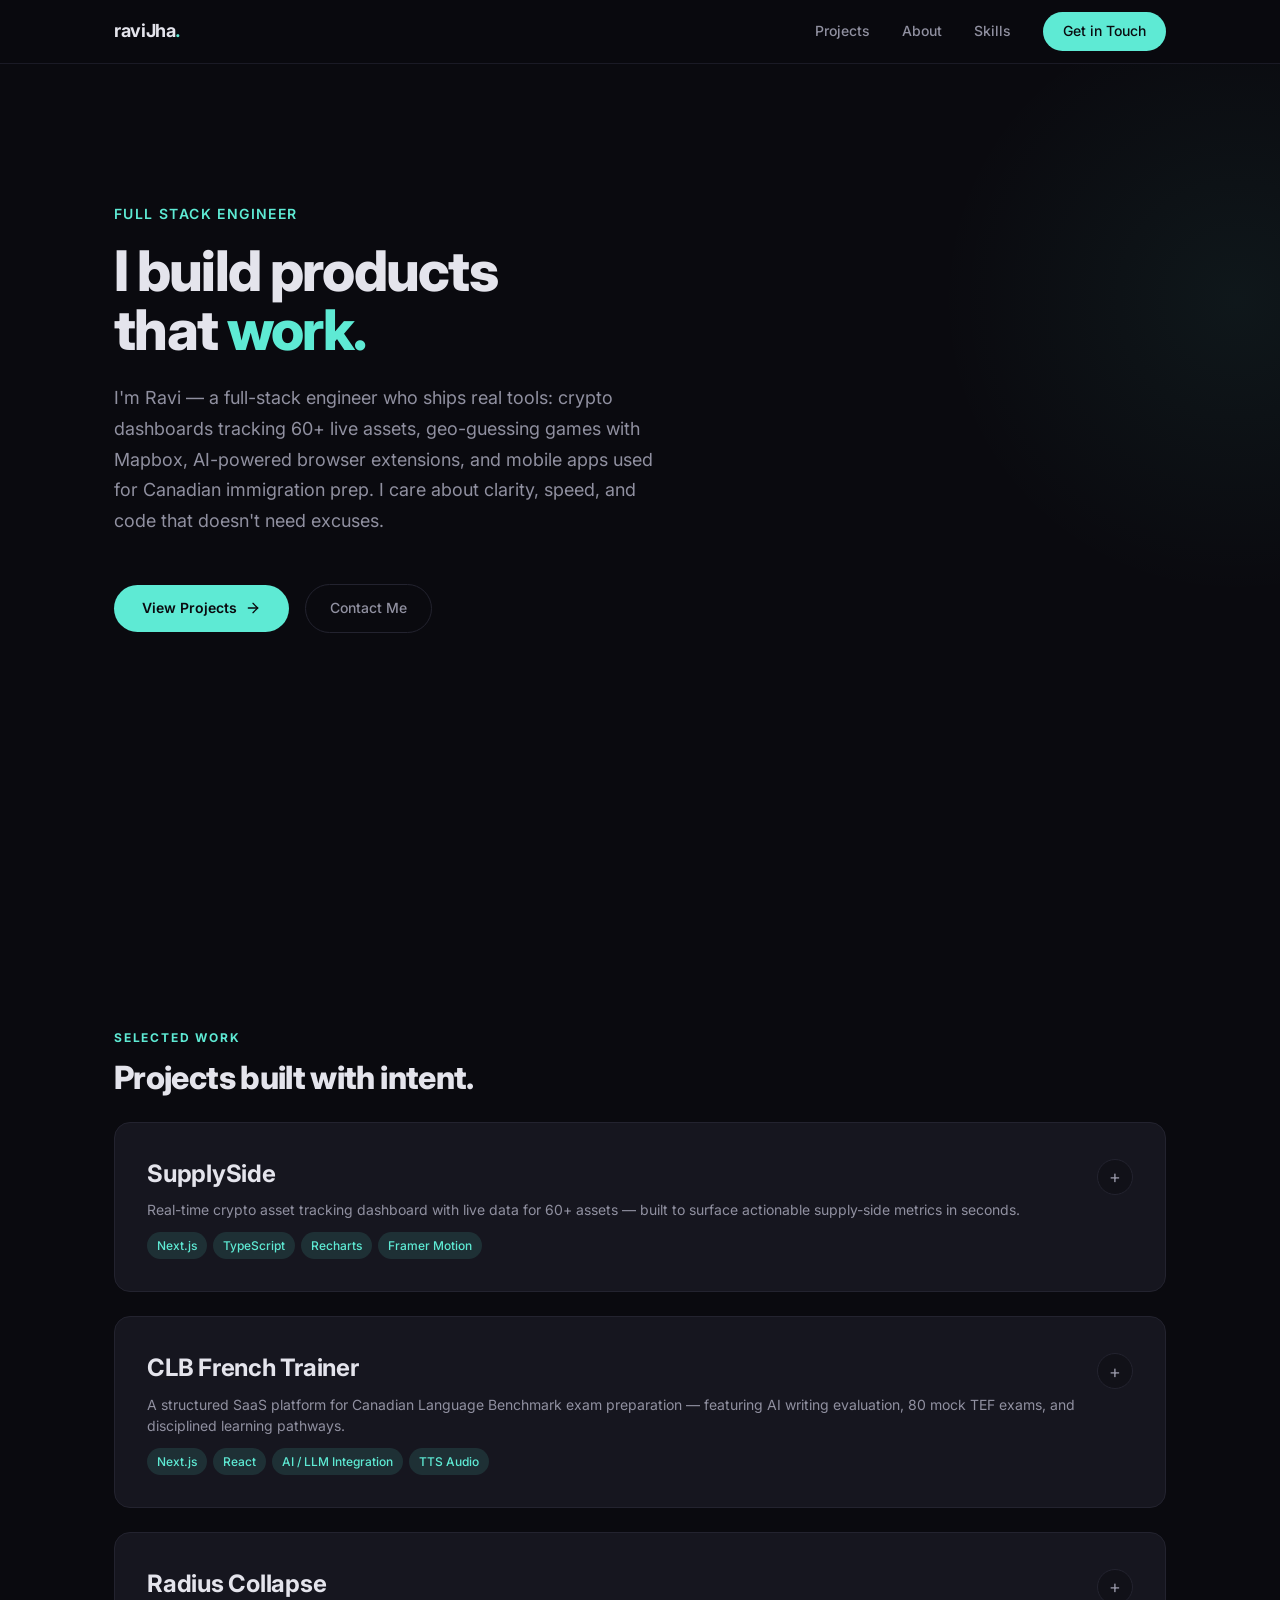
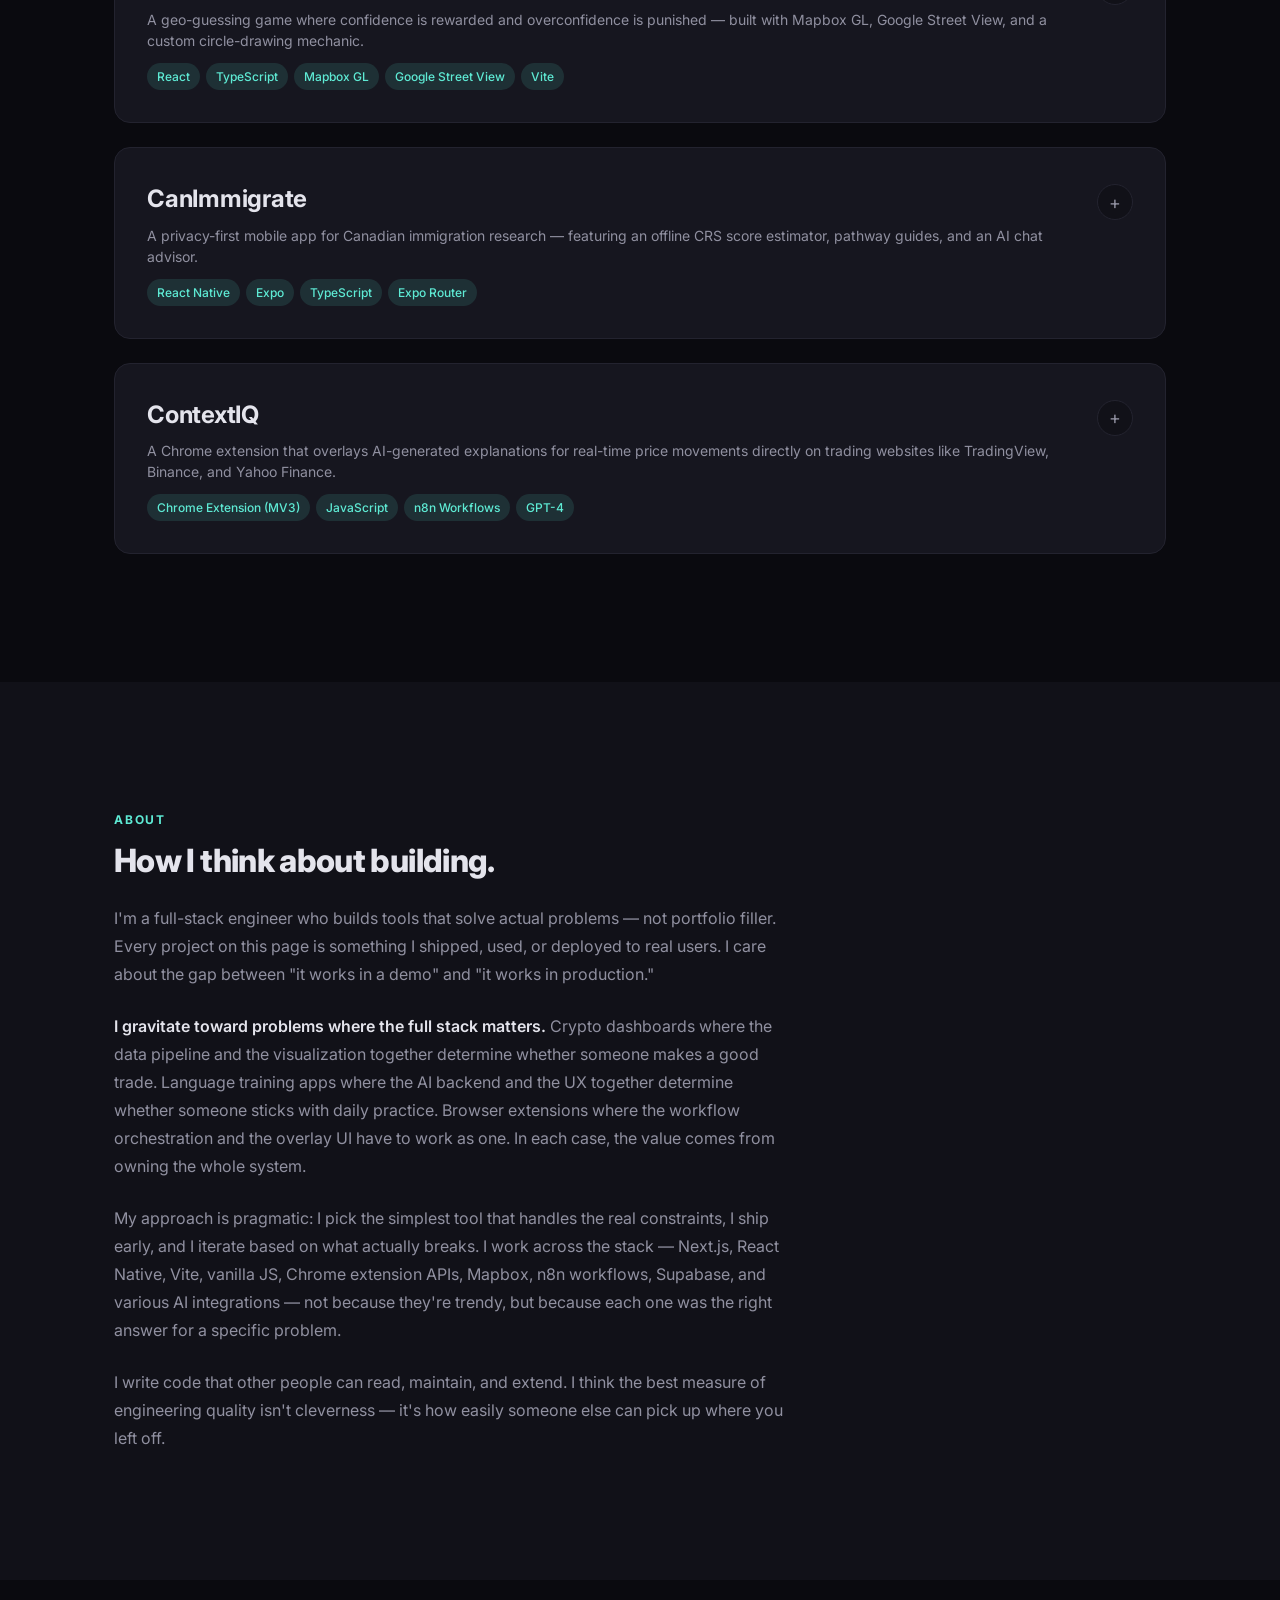
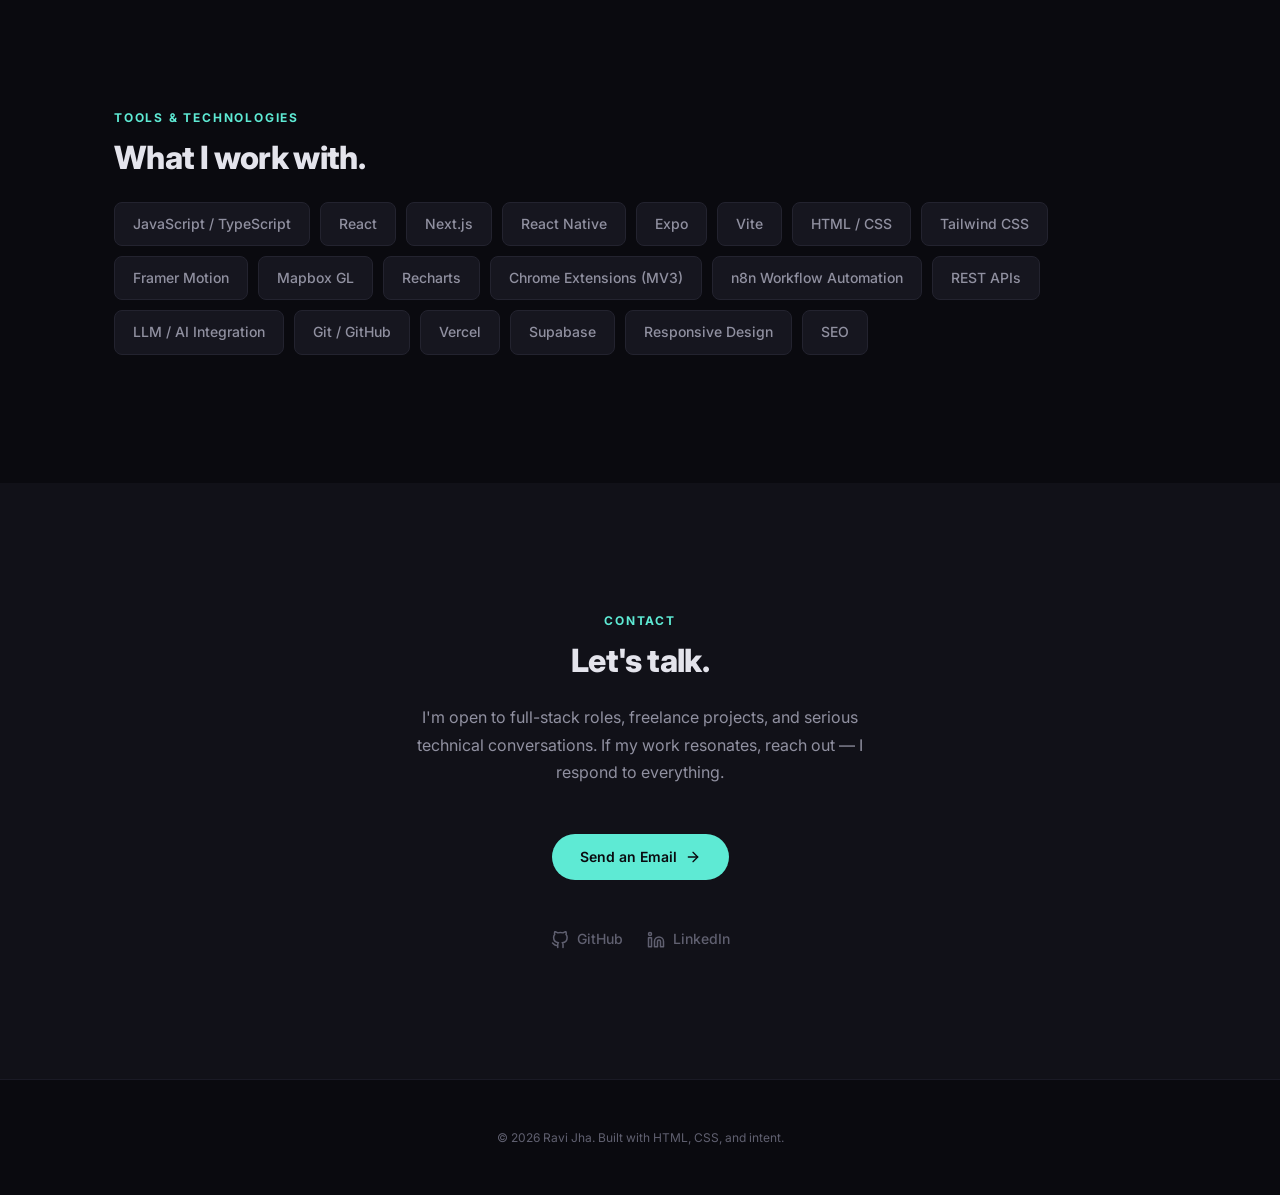
==== index.html @ 6d6f65d4 "Initial commit: portfolio website" ====
<!DOCTYPE html>
<html lang="en">

<head>
  <meta charset="UTF-8">
  <meta name="viewport" content="width=device-width, initial-scale=1.0">
  <title>Ravi Jha — Full Stack Engineer</title>
  <meta name="description"
    content="Full-stack engineer who builds real products — crypto dashboards, geo-games, browser extensions, and mobile apps. Clean code, fast interfaces, honest execution.">
  <meta name="author" content="Ravi Jha">
  <meta name="theme-color" content="#0a0a0f">
  <link rel="stylesheet" href="styles.css">
</head>

<body>

  <!-- ======== NAVIGATION ======== -->
  <nav class="nav" role="navigation" aria-label="Main navigation">
    <div class="container">
      <a href="#" class="nav-logo">raviJha<span>.</span></a>
      <div class="nav-links">
        <a href="#projects">Projects</a>
        <a href="#about">About</a>
        <a href="#skills">Skills</a>
        <a href="#contact" class="nav-cta">Get in Touch</a>
      </div>
      <button class="nav-toggle" aria-label="Toggle navigation">
        <span></span><span></span><span></span>
      </button>
    </div>
  </nav>

  <!-- ======== HERO ======== -->
  <section class="hero section" id="hero">
    <div class="container">
      <div class="hero-content">
        <p class="hero-greeting">Full Stack Engineer</p>
        <h1 class="hero-title">I build products<br>that <span class="accent">work.</span></h1>
        <p class="hero-description">I'm Ravi — a full-stack engineer who ships real tools: crypto dashboards tracking
          60+ live assets, geo-guessing games with Mapbox, AI-powered browser extensions, and mobile apps used for
          Canadian immigration prep. I care about clarity, speed, and code that doesn't need excuses.</p>
        <div class="hero-actions">
          <a href="#projects" class="btn-primary">
            View Projects
            <svg xmlns="http://www.w3.org/2000/svg" viewBox="0 0 24 24" fill="none" stroke="currentColor"
              stroke-width="2" stroke-linecap="round" stroke-linejoin="round">
              <line x1="5" y1="12" x2="19" y2="12" />
              <polyline points="12 5 19 12 12 19" />
            </svg>
          </a>
          <a href="#contact" class="btn-secondary">Contact Me</a>
        </div>
      </div>
    </div>
  </section>

  <!-- ======== PROJECTS ======== -->
  <section class="projects section" id="projects">
    <div class="container">
      <p class="section-label reveal">Selected Work</p>
      <h2 class="section-heading reveal">Projects built with intent.</h2>

      <div class="projects-grid">

        <!-- 1. SupplySide -->
        <article class="project-card reveal">
          <div class="project-header">
            <div class="project-meta">
              <h3 class="project-name">SupplySide</h3>
              <p class="project-tagline">Real-time crypto asset tracking dashboard with live data for 60+ assets — built
                to surface actionable supply-side metrics in seconds.</p>
              <div class="project-tech">
                <span class="tech-tag">Next.js</span>
                <span class="tech-tag">TypeScript</span>
                <span class="tech-tag">Recharts</span>
                <span class="tech-tag">Framer Motion</span>
              </div>
            </div>
            <button class="project-toggle" aria-label="Expand project details">+</button>
          </div>
          <div class="project-detail">
            <div class="project-detail-inner">
              <div class="project-detail-grid">
                <div class="detail-block">
                  <h4>Context</h4>
                  <p>Crypto markets move fast, but most trackers focus on price. SupplySide was built to answer a
                    different question: what's happening with supply distribution, holder concentration, and on-chain
                    flow across 60+ assets in a single view.</p>
                </div>
                <div class="detail-block">
                  <h4>Contribution</h4>
                  <p>Designed and built the entire frontend — data fetching layer with live API integration, interactive
                    Recharts visualizations, responsive dashboard layout, and animated transitions using Framer Motion.
                    Architected the data pipeline to normalize diverse API responses into a consistent schema.</p>
                </div>
                <div class="detail-block">
                  <h4>Key Decision</h4>
                  <p>Chose to dynamically fetch and display live metrics instead of hardcoding sample data. This
                    required building a normalization layer for inconsistent API responses, but it meant the dashboard
                    always shows real, defensible numbers — not demo data.</p>
                </div>
                <div class="detail-block">
                  <h4>Outcome</h4>
                  <p>A production-grade dashboard that tracks 60+ crypto assets with real-time data, interactive charts,
                    and a clean interface that loads fast. The architecture allows adding new assets without touching
                    the UI code.</p>
                </div>
              </div>
              <div class="project-links">
                <a href="https://supplyside.ravijha.co/" class="project-link" target="_blank" rel="noopener">
                  <svg xmlns="http://www.w3.org/2000/svg" viewBox="0 0 24 24" fill="none" stroke="currentColor"
                    stroke-width="2" stroke-linecap="round" stroke-linejoin="round">
                    <circle cx="12" cy="12" r="10" />
                    <line x1="2" y1="12" x2="22" y2="12" />
                    <path
                      d="M12 2a15.3 15.3 0 0 1 4 10 15.3 15.3 0 0 1-4 10 15.3 15.3 0 0 1-4-10 15.3 15.3 0 0 1 4-10z" />
                  </svg>
                  Live Site
                </a>
                <a href="https://github.com/m0rty01" class="project-link" target="_blank" rel="noopener">
                  <svg xmlns="http://www.w3.org/2000/svg" viewBox="0 0 24 24" fill="none" stroke="currentColor"
                    stroke-width="2" stroke-linecap="round" stroke-linejoin="round">
                    <path
                      d="M9 19c-5 1.5-5-2.5-7-3m14 6v-3.87a3.37 3.37 0 0 0-.94-2.61c3.14-.35 6.44-1.54 6.44-7A5.44 5.44 0 0 0 20 4.77 5.07 5.07 0 0 0 19.91 1S18.73.65 16 2.48a13.38 13.38 0 0 0-7 0C6.27.65 5.09 1 5.09 1A5.07 5.07 0 0 0 5 4.77a5.44 5.44 0 0 0-1.5 3.78c0 5.42 3.3 6.61 6.44 7A3.37 3.37 0 0 0 9 18.13V22" />
                  </svg>
                  GitHub
                </a>
              </div>
            </div>
          </div>
        </article>

        <!-- 2. CLB French Trainer -->
        <article class="project-card reveal">
          <div class="project-header">
            <div class="project-meta">
              <h3 class="project-name">CLB French Trainer</h3>
              <p class="project-tagline">A structured SaaS platform for Canadian Language Benchmark exam preparation —
                featuring AI writing evaluation, 80 mock TEF exams, and disciplined learning pathways.</p>
              <div class="project-tech">
                <span class="tech-tag">Next.js</span>
                <span class="tech-tag">React</span>
                <span class="tech-tag">AI / LLM Integration</span>
                <span class="tech-tag">TTS Audio</span>
              </div>
            </div>
            <button class="project-toggle" aria-label="Expand project details">+</button>
          </div>
          <div class="project-detail">
            <div class="project-detail-inner">
              <div class="project-detail-grid">
                <div class="detail-block">
                  <h4>Context</h4>
                  <p>Immigrants preparing for Canadian language benchmarks lack structured, affordable training tools.
                    Most resources are scattered PDFs or expensive tutors. CLB French Trainer provides a complete,
                    self-paced system covering all four exam skills: reading, writing, listening, and speaking.</p>
                </div>
                <div class="detail-block">
                  <h4>Contribution</h4>
                  <p>Built the full-stack application from scratch — structured daily learning pathways, 80 original
                    mock TEF exams, AI-powered writing evaluation with TEF-equivalent scoring, audio listening practice
                    with Text-to-Speech integration, and a freemium pricing model with Stripe-ready architecture.</p>
                </div>
                <div class="detail-block">
                  <h4>Key Decision</h4>
                  <p>Integrated AI writing evaluation to provide instant, scored feedback on French writing exercises.
                    This replaced the need for human graders and made the platform viable as a self-serve tool — a
                    critical requirement for the freemium model to work at scale.</p>
                </div>
                <div class="detail-block">
                  <h4>Outcome</h4>
                  <p>A fully functional SaaS with structured CLB 5 and CLB 7 pathways, daily grammar lessons, progress
                    tracking, and a marketing site with exit-intent email capture. The app is deployed and actively used
                    by French learners targeting Canadian immigration benchmarks.</p>
                </div>
              </div>
              <div class="project-links">
                <a href="https://clbfrench.ravijha.co" class="project-link" target="_blank" rel="noopener">
                  <svg xmlns="http://www.w3.org/2000/svg" viewBox="0 0 24 24" fill="none" stroke="currentColor"
                    stroke-width="2" stroke-linecap="round" stroke-linejoin="round">
                    <circle cx="12" cy="12" r="10" />
                    <line x1="2" y1="12" x2="22" y2="12" />
                    <path
                      d="M12 2a15.3 15.3 0 0 1 4 10 15.3 15.3 0 0 1-4 10 15.3 15.3 0 0 1-4-10 15.3 15.3 0 0 1 4-10z" />
                  </svg>
                  Live Site
                </a>
                <a href="https://github.com/m0rty01" class="project-link" target="_blank" rel="noopener">
                  <svg xmlns="http://www.w3.org/2000/svg" viewBox="0 0 24 24" fill="none" stroke="currentColor"
                    stroke-width="2" stroke-linecap="round" stroke-linejoin="round">
                    <path
                      d="M9 19c-5 1.5-5-2.5-7-3m14 6v-3.87a3.37 3.37 0 0 0-.94-2.61c3.14-.35 6.44-1.54 6.44-7A5.44 5.44 0 0 0 20 4.77 5.07 5.07 0 0 0 19.91 1S18.73.65 16 2.48a13.38 13.38 0 0 0-7 0C6.27.65 5.09 1 5.09 1A5.07 5.07 0 0 0 5 4.77a5.44 5.44 0 0 0-1.5 3.78c0 5.42 3.3 6.61 6.44 7A3.37 3.37 0 0 0 9 18.13V22" />
                  </svg>
                  GitHub
                </a>
              </div>
            </div>
          </div>
        </article>

        <!-- 3. Radius Collapse -->
        <article class="project-card reveal">
          <div class="project-header">
            <div class="project-meta">
              <h3 class="project-name">Radius Collapse</h3>
              <p class="project-tagline">A geo-guessing game where confidence is rewarded and overconfidence is punished
                — built with Mapbox GL, Google Street View, and a custom circle-drawing mechanic.</p>
              <div class="project-tech">
                <span class="tech-tag">React</span>
                <span class="tech-tag">TypeScript</span>
                <span class="tech-tag">Mapbox GL</span>
                <span class="tech-tag">Google Street View</span>
                <span class="tech-tag">Vite</span>
              </div>
            </div>
            <button class="project-toggle" aria-label="Expand project details">+</button>
          </div>
          <div class="project-detail">
            <div class="project-detail-inner">
              <div class="project-detail-grid">
                <div class="detail-block">
                  <h4>Context</h4>
                  <p>GeoGuessr is popular but its scoring is simple — closer is better. Radius Collapse flips the
                    mechanic: you draw a circle on the map, and smaller circles yield exponentially more points. But if
                    the target falls outside your circle, you score zero. It turns geography into a risk-reward
                    decision.</p>
                </div>
                <div class="detail-block">
                  <h4>Contribution</h4>
                  <p>Built the entire game — custom circle-drawing interaction system on Mapbox GL (click-to-place,
                    shift-drag-to-resize), Google Street View panorama integration, multi-round game flow with a
                    30-second timer, scoring algorithm using Turf.js for geodesic calculations, and a Vercel KV-backed
                    leaderboard.</p>
                </div>
                <div class="detail-block">
                  <h4>Key Decision</h4>
                  <p>Designed a custom circle-drawing UX that supports both click-to-place and shift-drag-to-resize,
                    with a draggable handle for adjustment. This was more complex than a simple marker, but it's the
                    core interaction that makes the game feel unique — the circle IS the guess.</p>
                </div>
                <div class="detail-block">
                  <h4>Outcome</h4>
                  <p>A polished, responsive web game with glassmorphic UI, animated HUD elements, automatic location
                    fallback handling, and a persistent leaderboard. The scoring mechanic creates genuine tension —
                    players must balance confidence against risk every round.</p>
                </div>
              </div>
              <div class="project-links">
                <a href="https://radiuscollapse.ravijha.co/" class="project-link" target="_blank" rel="noopener">
                  <svg xmlns="http://www.w3.org/2000/svg" viewBox="0 0 24 24" fill="none" stroke="currentColor"
                    stroke-width="2" stroke-linecap="round" stroke-linejoin="round">
                    <circle cx="12" cy="12" r="10" />
                    <line x1="2" y1="12" x2="22" y2="12" />
                    <path
                      d="M12 2a15.3 15.3 0 0 1 4 10 15.3 15.3 0 0 1-4 10 15.3 15.3 0 0 1-4-10 15.3 15.3 0 0 1 4-10z" />
                  </svg>
                  Live Site
                </a>
                <a href="https://github.com/m0rty01" class="project-link" target="_blank" rel="noopener">
                  <svg xmlns="http://www.w3.org/2000/svg" viewBox="0 0 24 24" fill="none" stroke="currentColor"
                    stroke-width="2" stroke-linecap="round" stroke-linejoin="round">
                    <path
                      d="M9 19c-5 1.5-5-2.5-7-3m14 6v-3.87a3.37 3.37 0 0 0-.94-2.61c3.14-.35 6.44-1.54 6.44-7A5.44 5.44 0 0 0 20 4.77 5.07 5.07 0 0 0 19.91 1S18.73.65 16 2.48a13.38 13.38 0 0 0-7 0C6.27.65 5.09 1 5.09 1A5.07 5.07 0 0 0 5 4.77a5.44 5.44 0 0 0-1.5 3.78c0 5.42 3.3 6.61 6.44 7A3.37 3.37 0 0 0 9 18.13V22" />
                  </svg>
                  GitHub
                </a>
              </div>
            </div>
          </div>
        </article>

        <!-- 4. CanImmigrate -->
        <article class="project-card reveal">
          <div class="project-header">
            <div class="project-meta">
              <h3 class="project-name">CanImmigrate</h3>
              <p class="project-tagline">A privacy-first mobile app for Canadian immigration research — featuring an
                offline CRS score estimator, pathway guides, and an AI chat advisor.</p>
              <div class="project-tech">
                <span class="tech-tag">React Native</span>
                <span class="tech-tag">Expo</span>
                <span class="tech-tag">TypeScript</span>
                <span class="tech-tag">Expo Router</span>
              </div>
            </div>
            <button class="project-toggle" aria-label="Expand project details">+</button>
          </div>
          <div class="project-detail">
            <div class="project-detail-inner">
              <div class="project-detail-grid">
                <div class="detail-block">
                  <h4>Context</h4>
                  <p>People exploring Canadian immigration face fragmented, confusing government resources. CanImmigrate
                    consolidates the key information into a single mobile app: CRS score estimation, pathway overviews,
                    and an AI assistant — all without requiring an internet connection for core features.</p>
                </div>
                <div class="detail-block">
                  <h4>Contribution</h4>
                  <p>Built the complete cross-platform mobile app — CRS score calculator based on the publicly available
                    IRCC formula, immigration pathway reference guides, structured onboarding flow with legal
                    disclaimers, AI-powered chat using LLM integration, and a dark/light theme system. All data is
                    stored locally on-device.</p>
                </div>
                <div class="detail-block">
                  <h4>Key Decision</h4>
                  <p>Chose to keep all user data strictly on-device with zero server-side storage. For an immigration
                    app handling sensitive personal data (age, education, language scores), this was a non-negotiable
                    trust requirement. It also simplified the architecture — no auth, no backend, no GDPR complexity.
                  </p>
                </div>
                <div class="detail-block">
                  <h4>Outcome</h4>
                  <p>A production-ready mobile app available on iOS and Android with a polished onboarding experience,
                    haptic feedback, animated transitions, and clear legal disclaimers. The privacy-first architecture
                    became a differentiator, not just a constraint.</p>
                </div>
              </div>
              <div class="project-links">
                <a href="https://canimmigrate.ravijha.co/" class="project-link" target="_blank" rel="noopener">
                  <svg xmlns="http://www.w3.org/2000/svg" viewBox="0 0 24 24" fill="none" stroke="currentColor"
                    stroke-width="2" stroke-linecap="round" stroke-linejoin="round">
                    <circle cx="12" cy="12" r="10" />
                    <line x1="2" y1="12" x2="22" y2="12" />
                    <path
                      d="M12 2a15.3 15.3 0 0 1 4 10 15.3 15.3 0 0 1-4 10 15.3 15.3 0 0 1-4-10 15.3 15.3 0 0 1 4-10z" />
                  </svg>
                  Live Site
                </a>
                <a href="https://github.com/m0rty01" class="project-link" target="_blank" rel="noopener">
                  <svg xmlns="http://www.w3.org/2000/svg" viewBox="0 0 24 24" fill="none" stroke="currentColor"
                    stroke-width="2" stroke-linecap="round" stroke-linejoin="round">
                    <path
                      d="M9 19c-5 1.5-5-2.5-7-3m14 6v-3.87a3.37 3.37 0 0 0-.94-2.61c3.14-.35 6.44-1.54 6.44-7A5.44 5.44 0 0 0 20 4.77 5.07 5.07 0 0 0 19.91 1S18.73.65 16 2.48a13.38 13.38 0 0 0-7 0C6.27.65 5.09 1 5.09 1A5.07 5.07 0 0 0 5 4.77a5.44 5.44 0 0 0-1.5 3.78c0 5.42 3.3 6.61 6.44 7A3.37 3.37 0 0 0 9 18.13V22" />
                  </svg>
                  GitHub
                </a>
              </div>
            </div>
          </div>
        </article>

        <!-- 5. ContextIQ -->
        <article class="project-card reveal">
          <div class="project-header">
            <div class="project-meta">
              <h3 class="project-name">ContextIQ</h3>
              <p class="project-tagline">A Chrome extension that overlays AI-generated explanations for real-time price
                movements directly on trading websites like TradingView, Binance, and Yahoo Finance.</p>
              <div class="project-tech">
                <span class="tech-tag">Chrome Extension (MV3)</span>
                <span class="tech-tag">JavaScript</span>
                <span class="tech-tag">n8n Workflows</span>
                <span class="tech-tag">GPT-4</span>
              </div>
            </div>
            <button class="project-toggle" aria-label="Expand project details">+</button>
          </div>
          <div class="project-detail">
            <div class="project-detail-inner">
              <div class="project-detail-grid">
                <div class="detail-block">
                  <h4>Context</h4>
                  <p>Traders see price movements but rarely understand why something is moving in real time. ContextIQ
                    solves this by injecting a concise, AI-generated explanation directly onto the trading page — no tab
                    switching, no manual searching.</p>
                </div>
                <div class="detail-block">
                  <h4>Contribution</h4>
                  <p>Designed and built the entire system end-to-end: Chrome Manifest V3 extension with content scripts
                    that detect active market symbols, n8n workflow backend that fetches news, sentiment data, and
                    financial metrics, GPT-4 prompt engineering for concise market analysis, and a glassmorphic overlay
                    UI that sits on top of trading pages.</p>
                </div>
                <div class="detail-block">
                  <h4>Key Decision</h4>
                  <p>Used n8n as the backend orchestration layer instead of building a custom server. This allowed rapid
                    iteration on the data pipeline (news APIs, sentiment analysis, LLM calls) without redeploying code —
                    changes to the analysis logic are workflow edits, not code commits.</p>
                </div>
                <div class="detail-block">
                  <h4>Outcome</h4>
                  <p>A working browser extension with real-time AI market analysis, deployed to Chrome with a marketing
                    website. The n8n architecture proved valuable — the analysis pipeline was iterated dozens of times
                    without touching the extension code. Privacy-first: no personal data is collected.</p>
                </div>
              </div>
              <div class="project-links">
                <a href="https://contextiq.ravijha.co/" class="project-link" target="_blank" rel="noopener">
                  <svg xmlns="http://www.w3.org/2000/svg" viewBox="0 0 24 24" fill="none" stroke="currentColor"
                    stroke-width="2" stroke-linecap="round" stroke-linejoin="round">
                    <circle cx="12" cy="12" r="10" />
                    <line x1="2" y1="12" x2="22" y2="12" />
                    <path
                      d="M12 2a15.3 15.3 0 0 1 4 10 15.3 15.3 0 0 1-4 10 15.3 15.3 0 0 1-4-10 15.3 15.3 0 0 1 4-10z" />
                  </svg>
                  Live Site
                </a>
                <a href="https://github.com/m0rty01" class="project-link" target="_blank" rel="noopener">
                  <svg xmlns="http://www.w3.org/2000/svg" viewBox="0 0 24 24" fill="none" stroke="currentColor"
                    stroke-width="2" stroke-linecap="round" stroke-linejoin="round">
                    <path
                      d="M9 19c-5 1.5-5-2.5-7-3m14 6v-3.87a3.37 3.37 0 0 0-.94-2.61c3.14-.35 6.44-1.54 6.44-7A5.44 5.44 0 0 0 20 4.77 5.07 5.07 0 0 0 19.91 1S18.73.65 16 2.48a13.38 13.38 0 0 0-7 0C6.27.65 5.09 1 5.09 1A5.07 5.07 0 0 0 5 4.77a5.44 5.44 0 0 0-1.5 3.78c0 5.42 3.3 6.61 6.44 7A3.37 3.37 0 0 0 9 18.13V22" />
                  </svg>
                  GitHub
                </a>
              </div>
            </div>
          </div>
        </article>

      </div>
    </div>
  </section>

  <!-- ======== ABOUT ======== -->
  <section class="about section" id="about">
    <div class="container">
      <p class="section-label reveal">About</p>
      <h2 class="section-heading reveal">How I think about building.</h2>
      <div class="about-content reveal">
        <p>I'm a full-stack engineer who builds tools that solve actual problems — not portfolio filler. Every project
          on this page is something I shipped, used, or deployed to real users. I care about the gap between "it works
          in a demo" and "it works in production."</p>
        <p><strong>I gravitate toward problems where the full stack matters.</strong> Crypto dashboards where the data
          pipeline and the visualization together determine whether someone makes a good trade. Language training apps
          where the AI backend and the UX together determine whether someone sticks with daily practice. Browser
          extensions where the workflow orchestration and the overlay UI have to work as one. In each case, the value
          comes from owning the whole system.</p>
        <p>My approach is pragmatic: I pick the simplest tool that handles the real constraints, I ship early, and I
          iterate based on what actually breaks. I work across the stack — Next.js, React Native, Vite, vanilla JS,
          Chrome extension APIs, Mapbox, n8n workflows, Supabase, and various AI integrations — not because they're
          trendy, but because each one was the right answer for a specific problem.</p>
        <p>I write code that other people can read, maintain, and extend. I think the best measure of engineering
          quality isn't cleverness — it's how easily someone else can pick up where you left off.</p>
      </div>
    </div>
  </section>

  <!-- ======== SKILLS ======== -->
  <section class="skills section" id="skills">
    <div class="container">
      <p class="section-label reveal">Tools & Technologies</p>
      <h2 class="section-heading reveal">What I work with.</h2>
      <div class="skills-grid reveal">
        <span class="skill-tag">JavaScript / TypeScript</span>
        <span class="skill-tag">React</span>
        <span class="skill-tag">Next.js</span>
        <span class="skill-tag">React Native</span>
        <span class="skill-tag">Expo</span>
        <span class="skill-tag">Vite</span>
        <span class="skill-tag">HTML / CSS</span>
        <span class="skill-tag">Tailwind CSS</span>
        <span class="skill-tag">Framer Motion</span>
        <span class="skill-tag">Mapbox GL</span>
        <span class="skill-tag">Recharts</span>
        <span class="skill-tag">Chrome Extensions (MV3)</span>
        <span class="skill-tag">n8n Workflow Automation</span>
        <span class="skill-tag">REST APIs</span>
        <span class="skill-tag">LLM / AI Integration</span>
        <span class="skill-tag">Git / GitHub</span>
        <span class="skill-tag">Vercel</span>
        <span class="skill-tag">Supabase</span>
        <span class="skill-tag">Responsive Design</span>
        <span class="skill-tag">SEO</span>
      </div>
    </div>
  </section>

  <!-- ======== CONTACT ======== -->
  <section class="contact section" id="contact">
    <div class="container">
      <p class="section-label reveal">Contact</p>
      <h2 class="section-heading reveal">Let's talk.</h2>
      <p class="contact-subtext reveal">I'm open to full-stack roles, freelance projects, and serious technical
        conversations. If my work resonates, reach out — I respond to everything.</p>
      <div class="contact-actions reveal">
        <a href="mailto:ravijha01.97@gmail.com" class="btn-primary">
          Send an Email
          <svg xmlns="http://www.w3.org/2000/svg" viewBox="0 0 24 24" fill="none" stroke="currentColor" stroke-width="2"
            stroke-linecap="round" stroke-linejoin="round">
            <line x1="5" y1="12" x2="19" y2="12" />
            <polyline points="12 5 19 12 12 19" />
          </svg>
        </a>
      </div>
      <div class="contact-socials reveal">
        <a href="https://github.com/m0rty01" class="social-link" target="_blank" rel="noopener">
          <svg xmlns="http://www.w3.org/2000/svg" viewBox="0 0 24 24" fill="none" stroke="currentColor" stroke-width="2"
            stroke-linecap="round" stroke-linejoin="round">
            <path
              d="M9 19c-5 1.5-5-2.5-7-3m14 6v-3.87a3.37 3.37 0 0 0-.94-2.61c3.14-.35 6.44-1.54 6.44-7A5.44 5.44 0 0 0 20 4.77 5.07 5.07 0 0 0 19.91 1S18.73.65 16 2.48a13.38 13.38 0 0 0-7 0C6.27.65 5.09 1 5.09 1A5.07 5.07 0 0 0 5 4.77a5.44 5.44 0 0 0-1.5 3.78c0 5.42 3.3 6.61 6.44 7A3.37 3.37 0 0 0 9 18.13V22" />
          </svg>
          GitHub
        </a>
        <a href="https://www.linkedin.com/in/ravi-jha-a5b9a5a4/" class="social-link" target="_blank" rel="noopener">
          <svg xmlns="http://www.w3.org/2000/svg" viewBox="0 0 24 24" fill="none" stroke="currentColor" stroke-width="2"
            stroke-linecap="round" stroke-linejoin="round">
            <path d="M16 8a6 6 0 0 1 6 6v7h-4v-7a2 2 0 0 0-2-2 2 2 0 0 0-2 2v7h-4v-7a6 6 0 0 1 6-6z" />
            <rect x="2" y="9" width="4" height="12" />
            <circle cx="4" cy="4" r="2" />
          </svg>
          LinkedIn
        </a>
      </div>
    </div>
  </section>

  <!-- ======== FOOTER ======== -->
  <footer class="footer">
    <div class="container">
      <p>© 2026 Ravi Jha. Built with HTML, CSS, and intent.</p>
    </div>
  </footer>

  <script src="script.js"></script>
</body>

</html>
---- styles.css ----
/* ============================================
   DESIGN SYSTEM — Ravi Jha Portfolio
   ============================================ */

@import url('https://fonts.googleapis.com/css2?family=Inter:wght@400;500;600;700;800&display=swap');

/* --- Tokens --- */
:root {
  --color-bg: #0a0a0f;
  --color-bg-raised: #111118;
  --color-bg-card: #16161f;
  --color-bg-card-hover: #1c1c28;
  --color-border: #23232f;
  --color-border-subtle: #1a1a25;

  --color-text: #e4e4ec;
  --color-text-secondary: #9090a0;
  --color-text-muted: #606070;

  --color-accent: #5eead4;
  --color-accent-dim: rgba(94, 234, 212, 0.12);
  --color-accent-glow: rgba(94, 234, 212, 0.06);

  --font: 'Inter', -apple-system, BlinkMacSystemFont, 'Segoe UI', sans-serif;

  --fs-xs: 0.75rem;
  --fs-sm: 0.875rem;
  --fs-base: 1rem;
  --fs-lg: 1.125rem;
  --fs-xl: 1.5rem;
  --fs-2xl: 2rem;
  --fs-3xl: 2.75rem;
  --fs-4xl: 3.5rem;

  --space-xs: 0.5rem;
  --space-sm: 0.75rem;
  --space-md: 1rem;
  --space-lg: 1.5rem;
  --space-xl: 2rem;
  --space-2xl: 3rem;
  --space-3xl: 4rem;
  --space-4xl: 6rem;
  --space-5xl: 8rem;

  --radius: 12px;
  --radius-sm: 8px;
  --radius-lg: 16px;

  --max-width: 1100px;
  --nav-height: 64px;

  --transition: 0.25s cubic-bezier(0.4, 0, 0.2, 1);
}

/* --- Reset --- */
*, *::before, *::after {
  box-sizing: border-box;
  margin: 0;
  padding: 0;
}

html {
  scroll-behavior: smooth;
  scroll-padding-top: var(--nav-height);
  -webkit-font-smoothing: antialiased;
  -moz-osx-font-smoothing: grayscale;
}

body {
  font-family: var(--font);
  font-size: var(--fs-base);
  line-height: 1.6;
  color: var(--color-text);
  background-color: var(--color-bg);
}

a {
  color: inherit;
  text-decoration: none;
}

ul, ol {
  list-style: none;
}

img {
  max-width: 100%;
  display: block;
}

button {
  font-family: inherit;
  cursor: pointer;
  border: none;
  background: none;
}

/* --- Utilities --- */
.container {
  width: 100%;
  max-width: var(--max-width);
  margin: 0 auto;
  padding: 0 var(--space-lg);
}

.section {
  padding: var(--space-5xl) 0;
}

.section-label {
  font-size: var(--fs-xs);
  font-weight: 700;
  letter-spacing: 0.15em;
  text-transform: uppercase;
  color: var(--color-accent);
  margin-bottom: var(--space-sm);
}

.section-heading {
  font-size: var(--fs-2xl);
  font-weight: 800;
  letter-spacing: -0.02em;
  line-height: 1.2;
  color: var(--color-text);
  margin-bottom: var(--space-lg);
}

/* scroll-reveal animation */
.reveal {
  opacity: 0;
  transform: translateY(24px);
  transition: opacity 0.6s var(--transition), transform 0.6s var(--transition);
}

.reveal.visible {
  opacity: 1;
  transform: translateY(0);
}


/* ============================================
   NAVIGATION
   ============================================ */

.nav {
  position: fixed;
  top: 0;
  left: 0;
  right: 0;
  height: var(--nav-height);
  background: rgba(10, 10, 15, 0.85);
  backdrop-filter: blur(16px);
  -webkit-backdrop-filter: blur(16px);
  border-bottom: 1px solid var(--color-border-subtle);
  z-index: 100;
  display: flex;
  align-items: center;
}

.nav .container {
  display: flex;
  align-items: center;
  justify-content: space-between;
}

.nav-logo {
  font-size: var(--fs-lg);
  font-weight: 700;
  color: var(--color-text);
  letter-spacing: -0.02em;
}

.nav-logo span {
  color: var(--color-accent);
}

.nav-links {
  display: flex;
  align-items: center;
  gap: var(--space-xl);
}

.nav-links a {
  font-size: var(--fs-sm);
  font-weight: 500;
  color: var(--color-text-secondary);
  transition: color var(--transition);
  position: relative;
}

.nav-links a:hover {
  color: var(--color-text);
}

.nav-links a::after {
  content: '';
  position: absolute;
  bottom: -4px;
  left: 0;
  width: 0;
  height: 1.5px;
  background: var(--color-accent);
  transition: width var(--transition);
}

.nav-links a:hover::after {
  width: 100%;
}

.nav-cta {
  font-size: var(--fs-sm);
  font-weight: 600;
  color: var(--color-bg) !important;
  background: var(--color-accent);
  padding: 8px 20px;
  border-radius: 999px;
  transition: opacity var(--transition), transform var(--transition);
}

.nav-cta:hover {
  opacity: 0.9;
  transform: translateY(-1px);
}

.nav-cta::after {
  display: none !important;
}

/* Mobile nav toggle */
.nav-toggle {
  display: none;
  flex-direction: column;
  gap: 5px;
  padding: 4px;
}

.nav-toggle span {
  display: block;
  width: 22px;
  height: 2px;
  background: var(--color-text);
  border-radius: 2px;
  transition: var(--transition);
}


/* ============================================
   HERO
   ============================================ */

.hero {
  min-height: 100vh;
  display: flex;
  align-items: center;
  padding-top: var(--nav-height);
  position: relative;
  overflow: hidden;
}

.hero::before {
  content: '';
  position: absolute;
  top: 0;
  right: -20%;
  width: 600px;
  height: 600px;
  background: radial-gradient(circle, var(--color-accent-glow) 0%, transparent 70%);
  pointer-events: none;
}

.hero-content {
  max-width: 680px;
}

.hero-greeting {
  font-size: var(--fs-sm);
  font-weight: 600;
  letter-spacing: 0.1em;
  text-transform: uppercase;
  color: var(--color-accent);
  margin-bottom: var(--space-md);
}

.hero-title {
  font-size: var(--fs-4xl);
  font-weight: 800;
  line-height: 1.05;
  letter-spacing: -0.03em;
  color: var(--color-text);
  margin-bottom: var(--space-lg);
}

.hero-title .accent {
  color: var(--color-accent);
}

.hero-description {
  font-size: var(--fs-lg);
  line-height: 1.7;
  color: var(--color-text-secondary);
  max-width: 540px;
  margin-bottom: var(--space-2xl);
}

.hero-actions {
  display: flex;
  align-items: center;
  gap: var(--space-md);
  flex-wrap: wrap;
}

.btn-primary {
  display: inline-flex;
  align-items: center;
  gap: 8px;
  font-size: var(--fs-sm);
  font-weight: 600;
  color: var(--color-bg);
  background: var(--color-accent);
  padding: 12px 28px;
  border-radius: 999px;
  transition: opacity var(--transition), transform var(--transition), box-shadow var(--transition);
}

.btn-primary:hover {
  opacity: 0.9;
  transform: translateY(-2px);
  box-shadow: 0 8px 24px rgba(94, 234, 212, 0.2);
}

.btn-primary svg {
  width: 16px;
  height: 16px;
}

.btn-secondary {
  display: inline-flex;
  align-items: center;
  gap: 8px;
  font-size: var(--fs-sm);
  font-weight: 500;
  color: var(--color-text-secondary);
  padding: 12px 24px;
  border: 1px solid var(--color-border);
  border-radius: 999px;
  transition: color var(--transition), border-color var(--transition);
}

.btn-secondary:hover {
  color: var(--color-text);
  border-color: var(--color-text-muted);
}

/* ============================================
   PROJECTS
   ============================================ */

.projects {
  background: var(--color-bg);
}

.projects-grid {
  display: flex;
  flex-direction: column;
  gap: var(--space-lg);
}

.project-card {
  background: var(--color-bg-card);
  border: 1px solid var(--color-border);
  border-radius: var(--radius-lg);
  overflow: hidden;
  transition: border-color var(--transition), box-shadow var(--transition);
}

.project-card:hover {
  border-color: var(--color-border);
  box-shadow: 0 4px 24px rgba(0, 0, 0, 0.3);
}

.project-header {
  display: flex;
  align-items: flex-start;
  justify-content: space-between;
  padding: var(--space-xl);
  cursor: pointer;
  gap: var(--space-md);
}

.project-meta {
  flex: 1;
}

.project-name {
  font-size: var(--fs-xl);
  font-weight: 700;
  color: var(--color-text);
  letter-spacing: -0.01em;
  margin-bottom: 6px;
}

.project-tagline {
  font-size: var(--fs-sm);
  color: var(--color-text-secondary);
  line-height: 1.5;
}

.project-tech {
  display: flex;
  flex-wrap: wrap;
  gap: 6px;
  margin-top: var(--space-sm);
}

.tech-tag {
  font-size: var(--fs-xs);
  font-weight: 500;
  color: var(--color-accent);
  background: var(--color-accent-dim);
  padding: 4px 10px;
  border-radius: 999px;
}

.project-toggle {
  display: flex;
  align-items: center;
  justify-content: center;
  width: 36px;
  height: 36px;
  border-radius: 50%;
  background: var(--color-bg-raised);
  border: 1px solid var(--color-border);
  color: var(--color-text-secondary);
  font-size: var(--fs-lg);
  flex-shrink: 0;
  margin-top: 4px;
  transition: background var(--transition), color var(--transition), transform var(--transition);
}

.project-card:hover .project-toggle {
  background: var(--color-accent-dim);
  color: var(--color-accent);
}

.project-card.expanded .project-toggle {
  transform: rotate(45deg);
  background: var(--color-accent-dim);
  color: var(--color-accent);
}

.project-detail {
  max-height: 0;
  overflow: hidden;
  transition: max-height 0.45s cubic-bezier(0.4, 0, 0.2, 1);
}

.project-card.expanded .project-detail {
  max-height: 800px;
}

.project-detail-inner {
  padding: 0 var(--space-xl) var(--space-xl);
  border-top: 1px solid var(--color-border-subtle);
}

.project-detail-grid {
  display: grid;
  grid-template-columns: 1fr 1fr;
  gap: var(--space-xl);
  margin-top: var(--space-xl);
}

.detail-block h4 {
  font-size: var(--fs-xs);
  font-weight: 700;
  letter-spacing: 0.12em;
  text-transform: uppercase;
  color: var(--color-accent);
  margin-bottom: var(--space-xs);
}

.detail-block p {
  font-size: var(--fs-sm);
  color: var(--color-text-secondary);
  line-height: 1.65;
}

.project-links {
  display: flex;
  gap: var(--space-md);
  margin-top: var(--space-xl);
  padding-top: var(--space-lg);
  border-top: 1px solid var(--color-border-subtle);
}

.project-link {
  font-size: var(--fs-sm);
  font-weight: 500;
  color: var(--color-accent);
  display: inline-flex;
  align-items: center;
  gap: 6px;
  transition: opacity var(--transition);
}

.project-link:hover {
  opacity: 0.75;
}

.project-link svg {
  width: 14px;
  height: 14px;
}


/* ============================================
   ABOUT
   ============================================ */

.about {
  background: var(--color-bg-raised);
}

.about-content {
  max-width: 680px;
}

.about-content p {
  font-size: var(--fs-base);
  line-height: 1.75;
  color: var(--color-text-secondary);
  margin-bottom: var(--space-lg);
}

.about-content p:last-child {
  margin-bottom: 0;
}

.about-content strong {
  color: var(--color-text);
  font-weight: 600;
}


/* ============================================
   SKILLS
   ============================================ */

.skills-grid {
  display: flex;
  flex-wrap: wrap;
  gap: 10px;
}

.skill-tag {
  font-size: var(--fs-sm);
  font-weight: 500;
  color: var(--color-text-secondary);
  background: var(--color-bg-card);
  border: 1px solid var(--color-border);
  padding: 10px 18px;
  border-radius: var(--radius-sm);
  transition: color var(--transition), border-color var(--transition), background var(--transition);
}

.skill-tag:hover {
  color: var(--color-accent);
  border-color: var(--color-accent);
  background: var(--color-accent-dim);
}


/* ============================================
   CONTACT
   ============================================ */

.contact {
  background: var(--color-bg-raised);
  text-align: center;
}

.contact .section-heading {
  max-width: 480px;
  margin-left: auto;
  margin-right: auto;
}

.contact-subtext {
  font-size: var(--fs-base);
  color: var(--color-text-secondary);
  max-width: 460px;
  margin: 0 auto var(--space-2xl);
  line-height: 1.7;
}

.contact-actions {
  display: flex;
  align-items: center;
  justify-content: center;
  gap: var(--space-md);
  flex-wrap: wrap;
  margin-bottom: var(--space-2xl);
}

.contact-socials {
  display: flex;
  align-items: center;
  justify-content: center;
  gap: var(--space-lg);
}

.social-link {
  display: inline-flex;
  align-items: center;
  gap: 8px;
  font-size: var(--fs-sm);
  font-weight: 500;
  color: var(--color-text-muted);
  transition: color var(--transition);
}

.social-link:hover {
  color: var(--color-text);
}

.social-link svg {
  width: 18px;
  height: 18px;
}


/* ============================================
   FOOTER
   ============================================ */

.footer {
  padding: var(--space-2xl) 0;
  border-top: 1px solid var(--color-border-subtle);
  text-align: center;
}

.footer p {
  font-size: var(--fs-xs);
  color: var(--color-text-muted);
}


/* ============================================
   RESPONSIVE
   ============================================ */

@media (max-width: 768px) {
  .container {
    padding: 0 var(--space-md);
  }

  .section {
    padding: var(--space-3xl) 0;
  }

  /* Nav */
  .nav-links {
    display: none;
    position: fixed;
    top: var(--nav-height);
    left: 0;
    right: 0;
    bottom: 0;
    background: rgba(10, 10, 15, 0.97);
    backdrop-filter: blur(20px);
    flex-direction: column;
    justify-content: center;
    align-items: center;
    gap: var(--space-2xl);
  }

  .nav-links.open {
    display: flex;
  }

  .nav-links a {
    font-size: var(--fs-xl);
  }

  .nav-toggle {
    display: flex;
  }

  /* Hero */
  .hero-title {
    font-size: var(--fs-2xl);
  }

  .hero-description {
    font-size: var(--fs-base);
  }

  .hero-actions {
    flex-direction: column;
    align-items: stretch;
  }

  .btn-primary,
  .btn-secondary {
    justify-content: center;
  }

  /* Projects */
  .project-detail-grid {
    grid-template-columns: 1fr;
    gap: var(--space-lg);
  }

  .project-header {
    padding: var(--space-lg);
  }

  .project-detail-inner {
    padding: 0 var(--space-lg) var(--space-lg);
  }

  /* Section headings */
  .section-heading {
    font-size: var(--fs-xl);
  }
}

@media (min-width: 769px) and (max-width: 1024px) {
  .hero-title {
    font-size: var(--fs-3xl);
  }
}
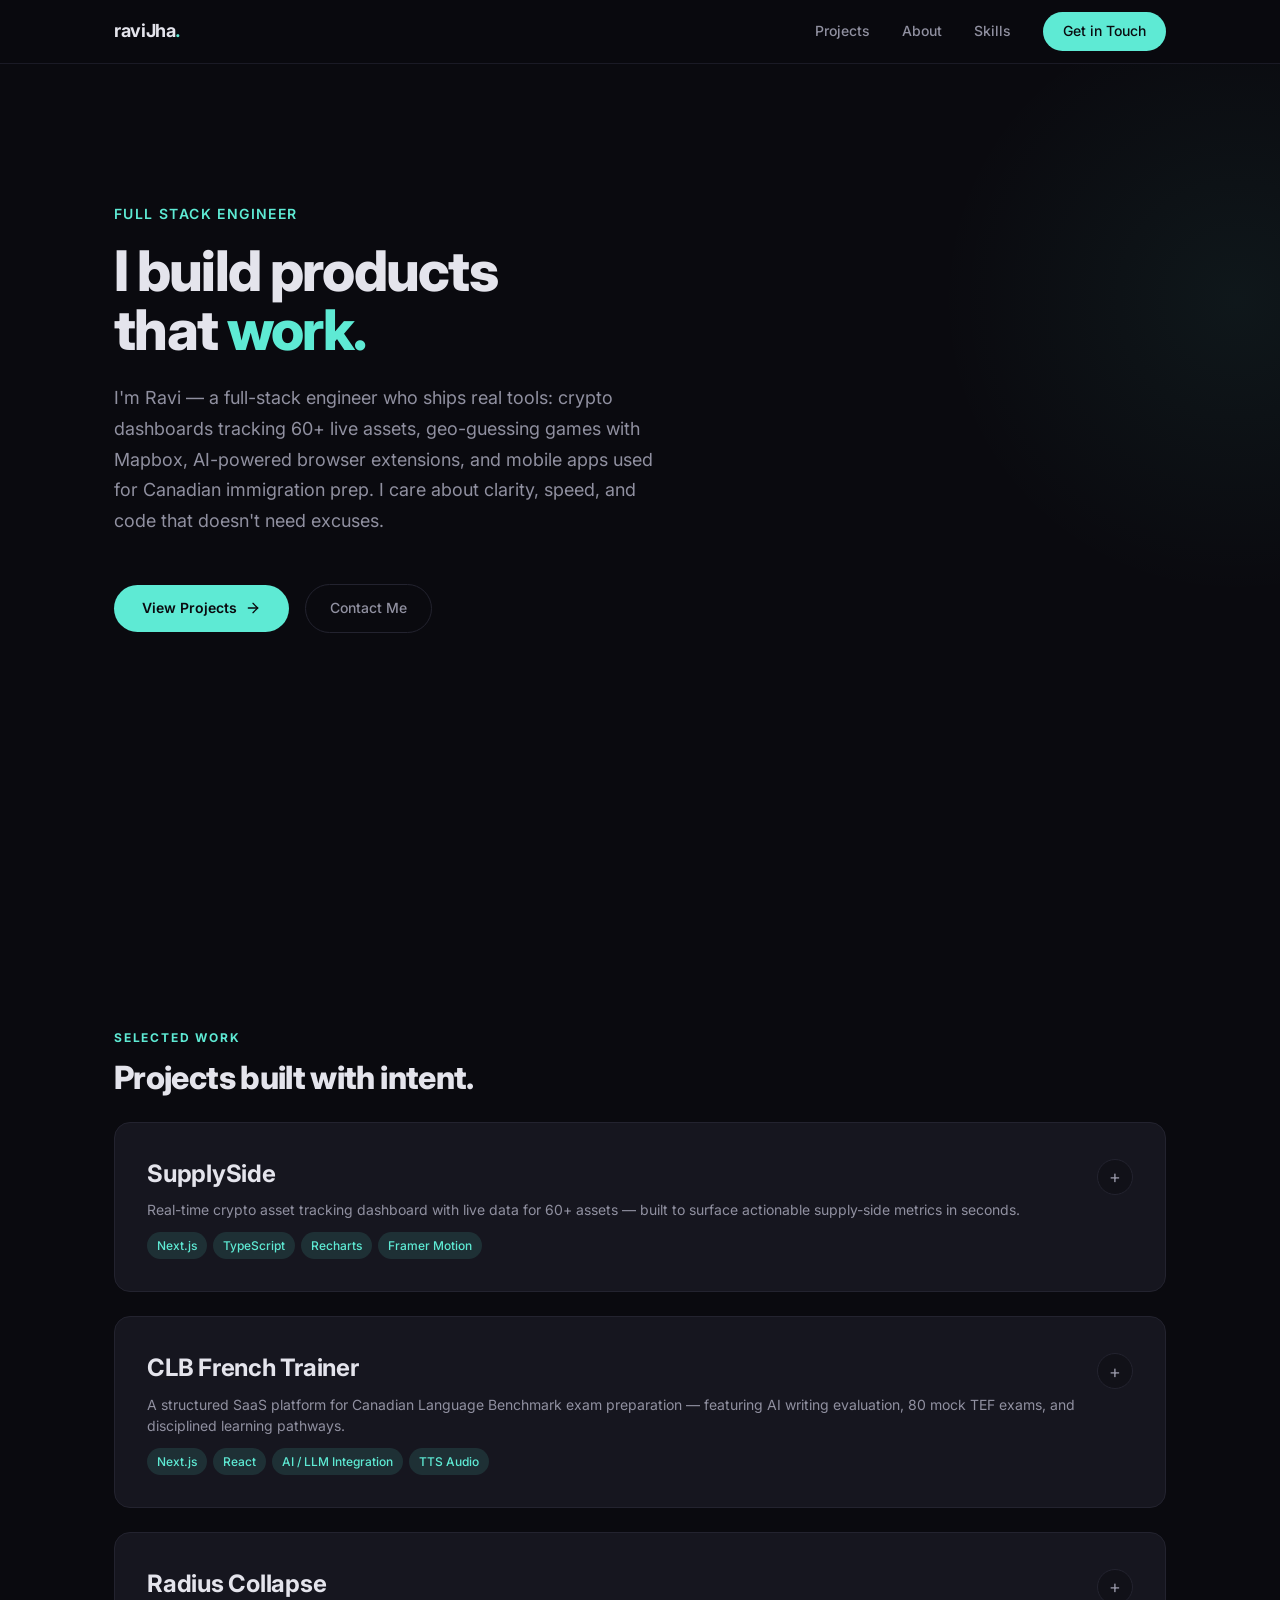
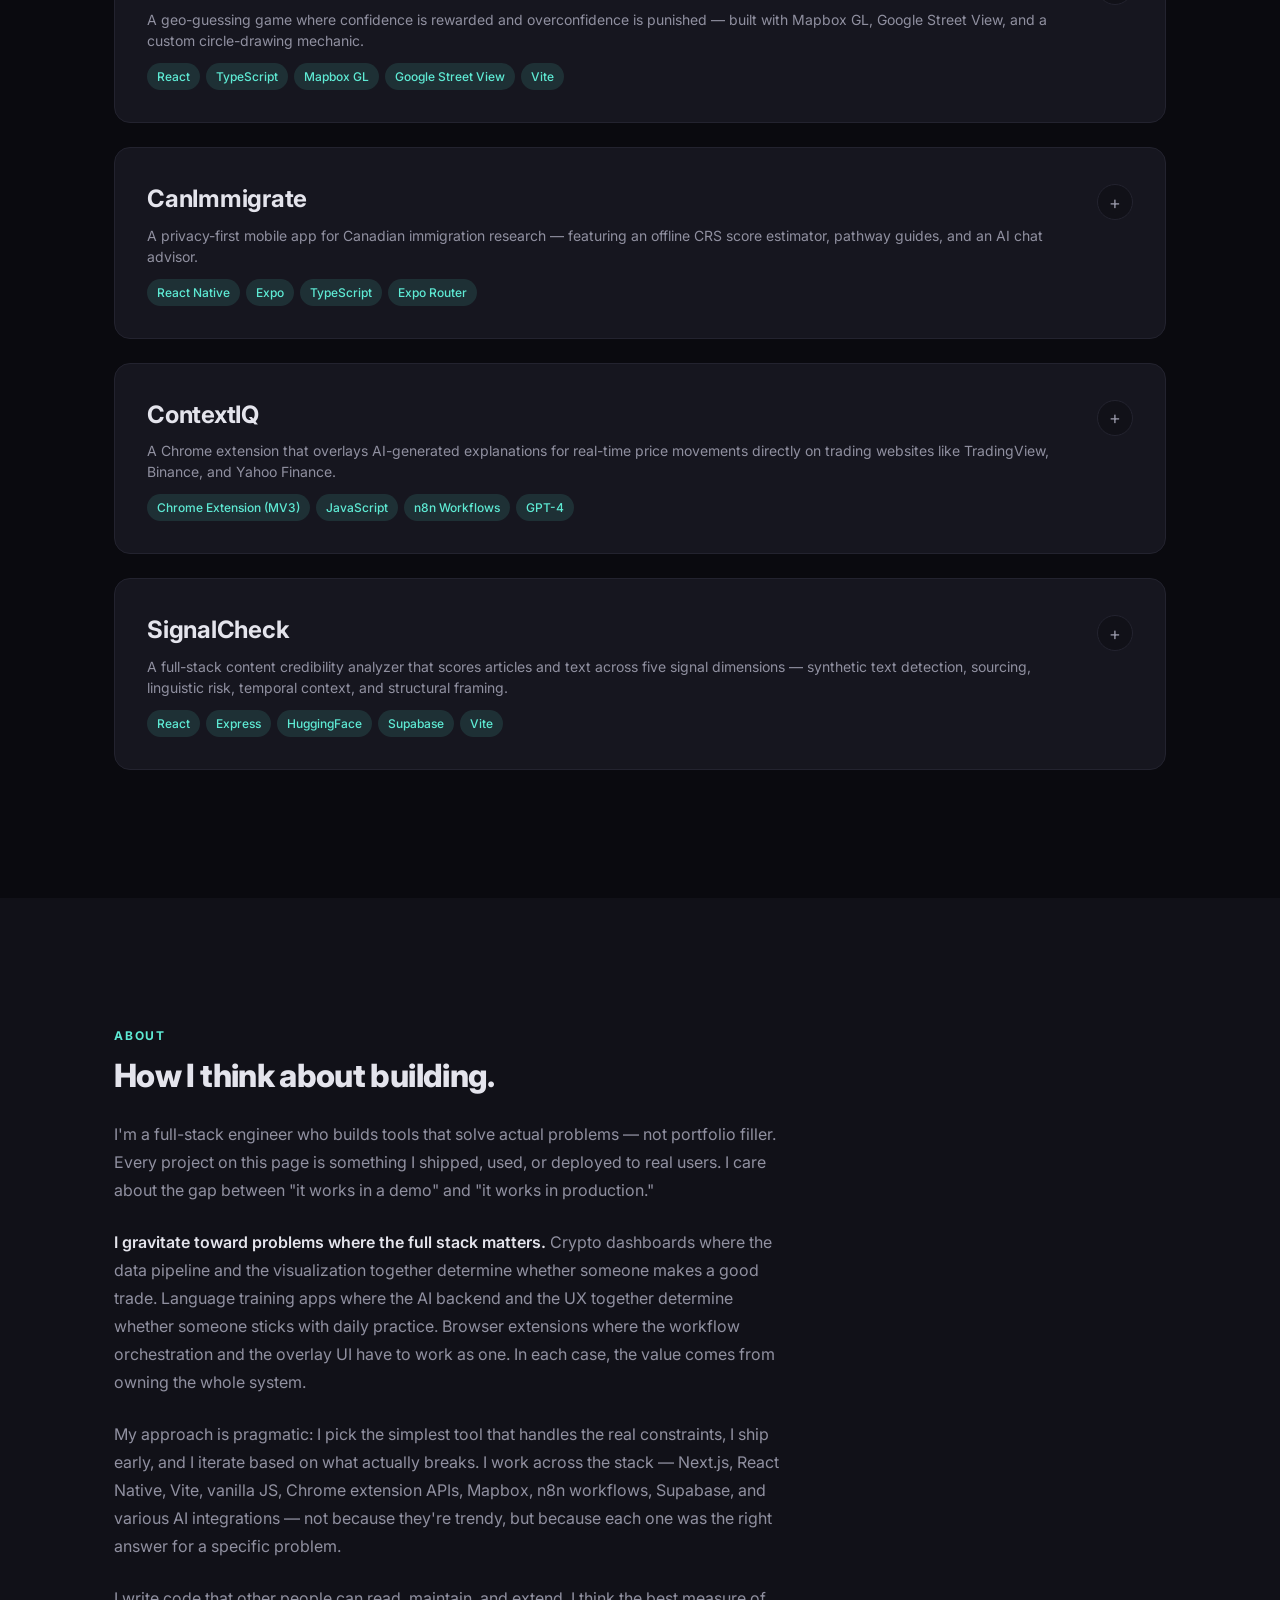
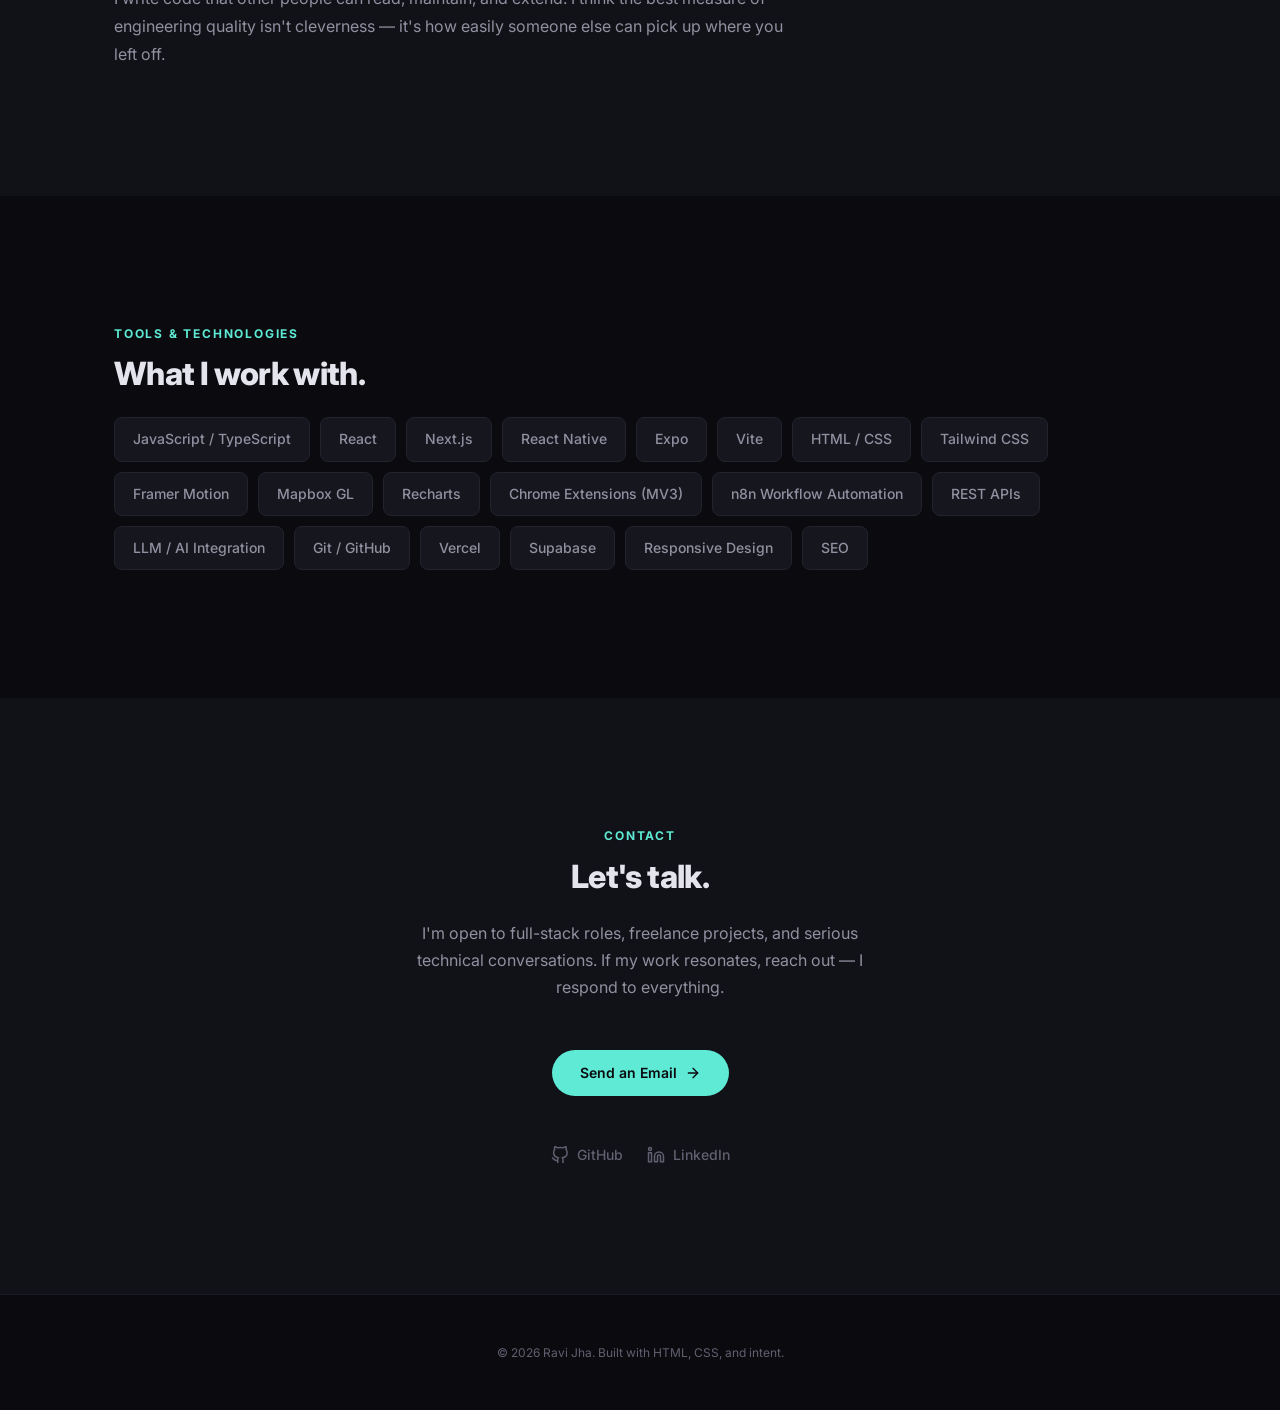
==== commit 4fe16bb2: "Add SignalCheck project to portfolio" ====
--- a/index.html
+++ b/index.html
@@ -396,6 +396,82 @@
                   Live Site
                 </a>
                 <a href="https://github.com/m0rty01" class="project-link" target="_blank" rel="noopener">
+                  <svg xmlns="http://www.w3.org/2000/svg" viewBox="0 0 24 24" fill="none" stroke="currentColor"
+                    stroke-width="2" stroke-linecap="round" stroke-linejoin="round">
+                    <path
+                      d="M9 19c-5 1.5-5-2.5-7-3m14 6v-3.87a3.37 3.37 0 0 0-.94-2.61c3.14-.35 6.44-1.54 6.44-7A5.44 5.44 0 0 0 20 4.77 5.07 5.07 0 0 0 19.91 1S18.73.65 16 2.48a13.38 13.38 0 0 0-7 0C6.27.65 5.09 1 5.09 1A5.07 5.07 0 0 0 5 4.77a5.44 5.44 0 0 0-1.5 3.78c0 5.42 3.3 6.61 6.44 7A3.37 3.37 0 0 0 9 18.13V22" />
+                  </svg>
+                  GitHub
+                </a>
+              </div>
+            </div>
+          </div>
+        </article>
+
+        <!-- 6. SignalCheck -->
+        <article class="project-card reveal">
+          <div class="project-header">
+            <div class="project-meta">
+              <h3 class="project-name">SignalCheck</h3>
+              <p class="project-tagline">A full-stack content credibility analyzer that scores articles and text across
+                five signal dimensions — synthetic text detection, sourcing, linguistic risk, temporal context, and
+                structural framing.</p>
+              <div class="project-tech">
+                <span class="tech-tag">React</span>
+                <span class="tech-tag">Express</span>
+                <span class="tech-tag">HuggingFace</span>
+                <span class="tech-tag">Supabase</span>
+                <span class="tech-tag">Vite</span>
+              </div>
+            </div>
+            <button class="project-toggle" aria-label="Expand project details">+</button>
+          </div>
+          <div class="project-detail">
+            <div class="project-detail-inner">
+              <div class="project-detail-grid">
+                <div class="detail-block">
+                  <h4>Context</h4>
+                  <p>Misinformation spreads fast, but most "fact-check" tools give a binary true/false verdict that
+                    oversimplifies the problem. SignalCheck takes a different approach: it analyzes content across five
+                    independent signal dimensions and presents a multi-dimensional credibility profile — not a single
+                    score, but a nuanced breakdown of where the red flags actually are.</p>
+                </div>
+                <div class="detail-block">
+                  <h4>Contribution</h4>
+                  <p>Built the entire system end-to-end: Express backend with a modular analyzer pipeline (synthetic
+                    text, sourcing, linguistic, temporal, structural), HuggingFace Inference API for ML-based text
+                    classification, NewsAPI integration for temporal corroboration, Cheerio-based URL content
+                    extraction,
+                    Supabase feedback storage, and a React + Vite frontend with a glassmorphic results dashboard.</p>
+                </div>
+                <div class="detail-block">
+                  <h4>Key Decision</h4>
+                  <p>Chose to preserve multi-dimensional signals rather than collapsing them into a single credibility
+                    score. When sourcing and linguistic signals disagree, that disagreement itself is informative. The
+                    aggregation layer explicitly surfaces these conflicts instead of averaging them away — a deliberate
+                    choice to favor honest uncertainty over false precision.</p>
+                </div>
+                <div class="detail-block">
+                  <h4>Outcome</h4>
+                  <p>A deployed analysis tool that accepts URLs or pasted text and returns a detailed credibility
+                    profile with confidence bands, actionable suggestions, and clear uncertainty disclaimers. The
+                    modular
+                    architecture allows adding new signal analyzers without touching the aggregation or frontend
+                    code.</p>
+                </div>
+              </div>
+              <div class="project-links">
+                <a href="https://signalcheck.ravijha.co/" class="project-link" target="_blank" rel="noopener">
+                  <svg xmlns="http://www.w3.org/2000/svg" viewBox="0 0 24 24" fill="none" stroke="currentColor"
+                    stroke-width="2" stroke-linecap="round" stroke-linejoin="round">
+                    <circle cx="12" cy="12" r="10" />
+                    <line x1="2" y1="12" x2="22" y2="12" />
+                    <path
+                      d="M12 2a15.3 15.3 0 0 1 4 10 15.3 15.3 0 0 1-4 10 15.3 15.3 0 0 1-4-10 15.3 15.3 0 0 1 4-10z" />
+                  </svg>
+                  Live Site
+                </a>
+                <a href="https://github.com/m0rty01/SignalCheck" class="project-link" target="_blank" rel="noopener">
                   <svg xmlns="http://www.w3.org/2000/svg" viewBox="0 0 24 24" fill="none" stroke="currentColor"
                     stroke-width="2" stroke-linecap="round" stroke-linejoin="round">
                     <path
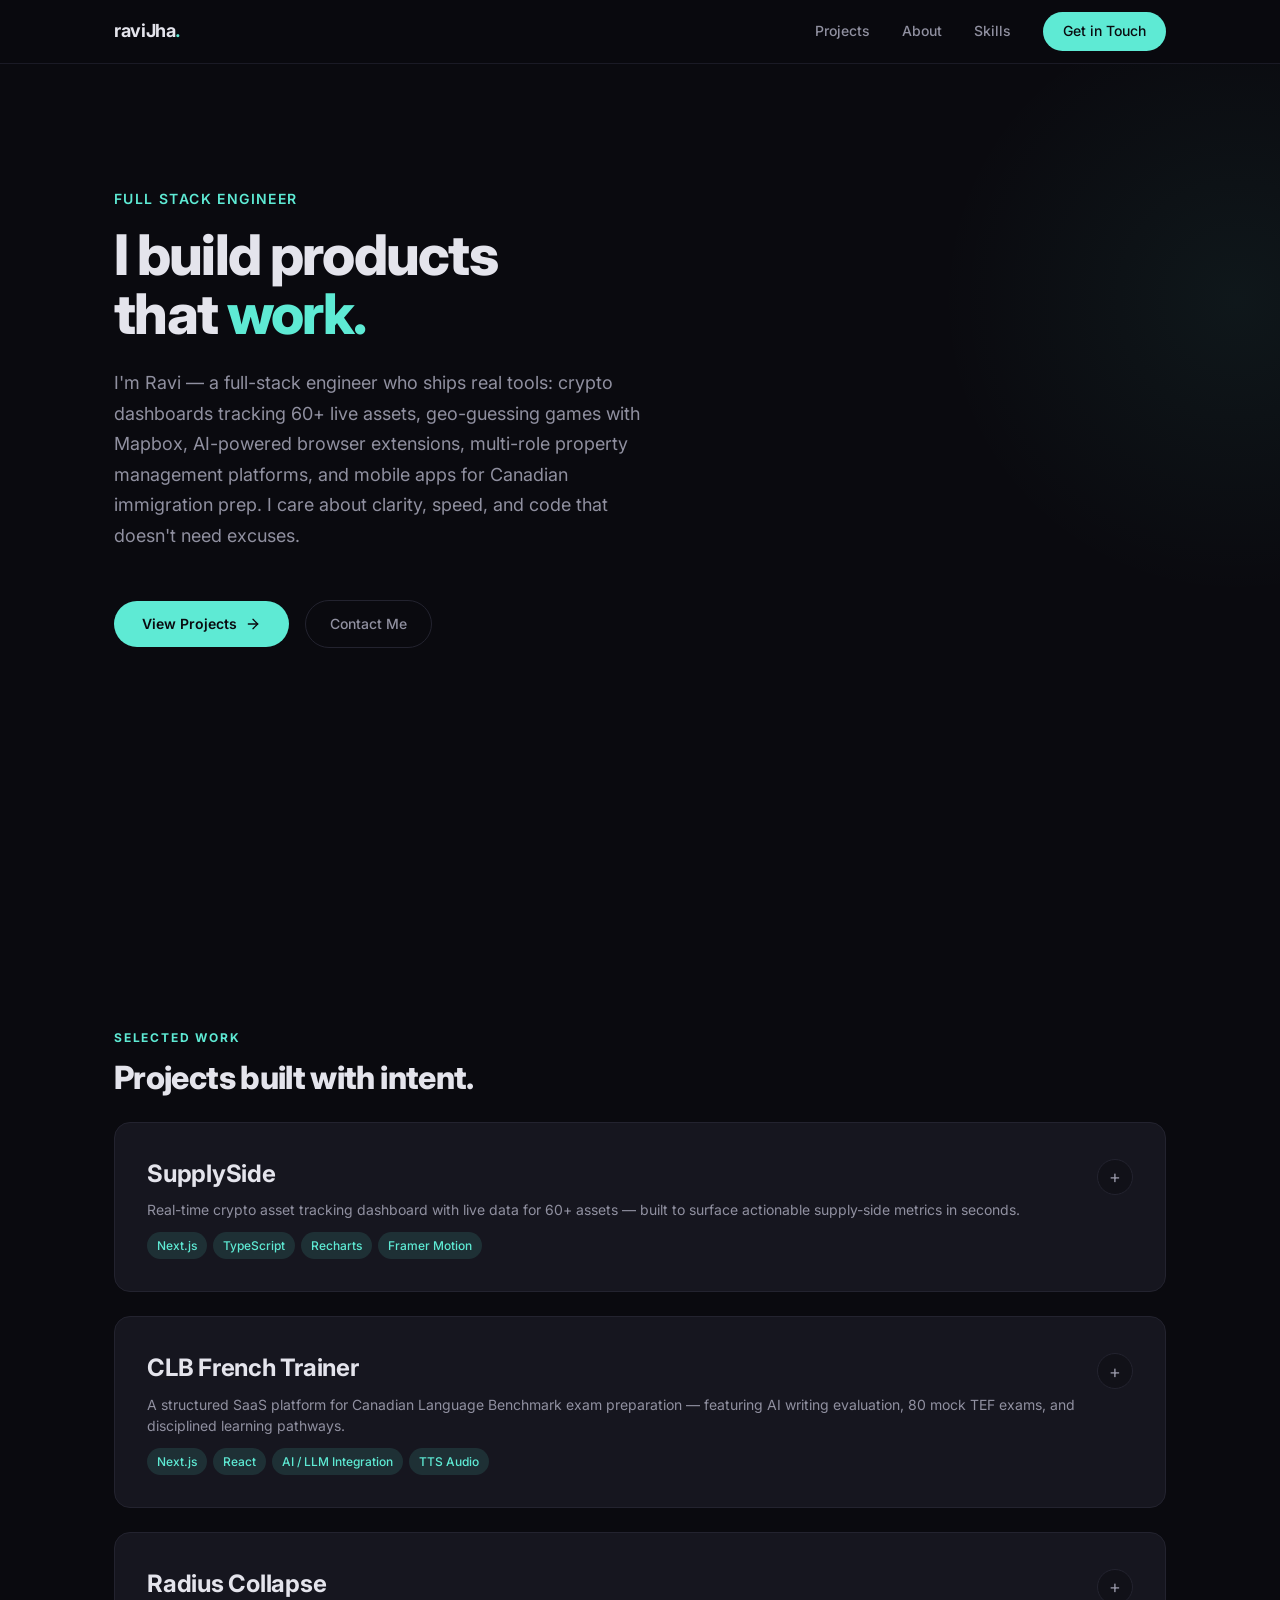
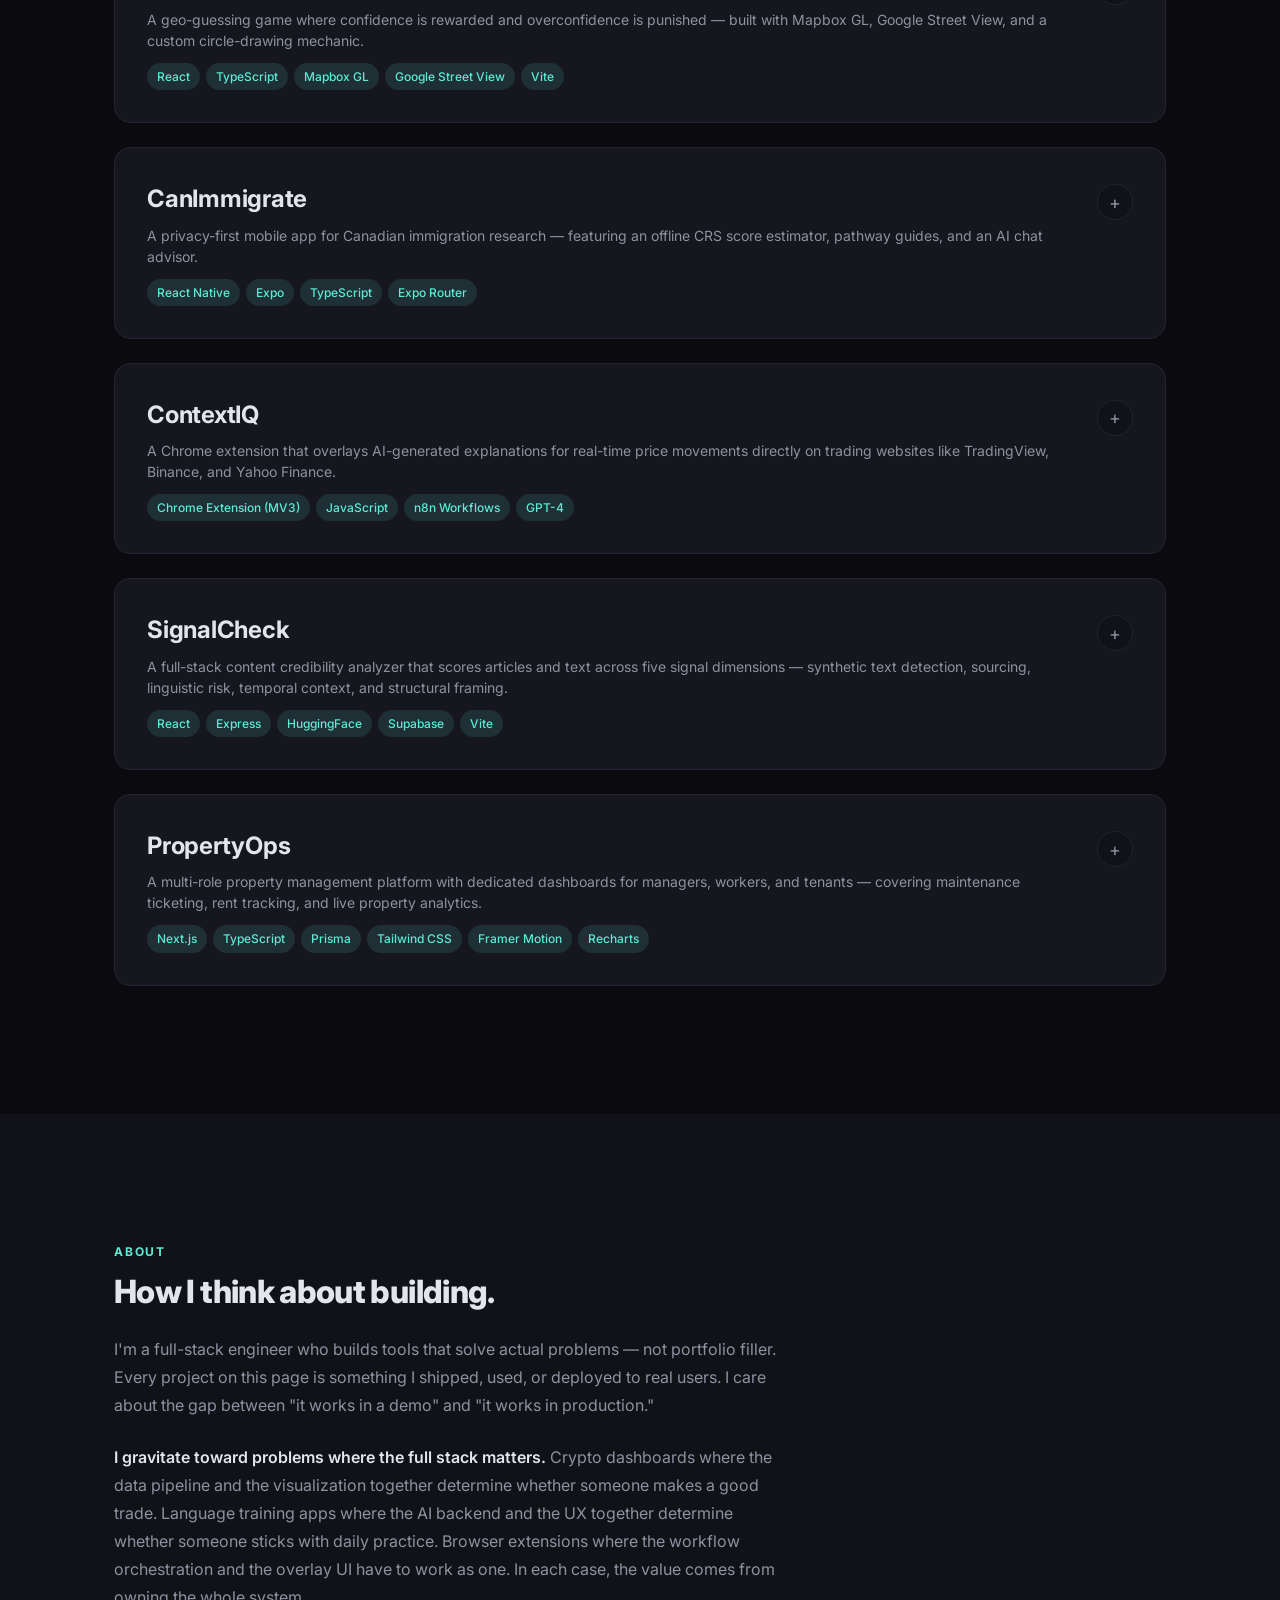
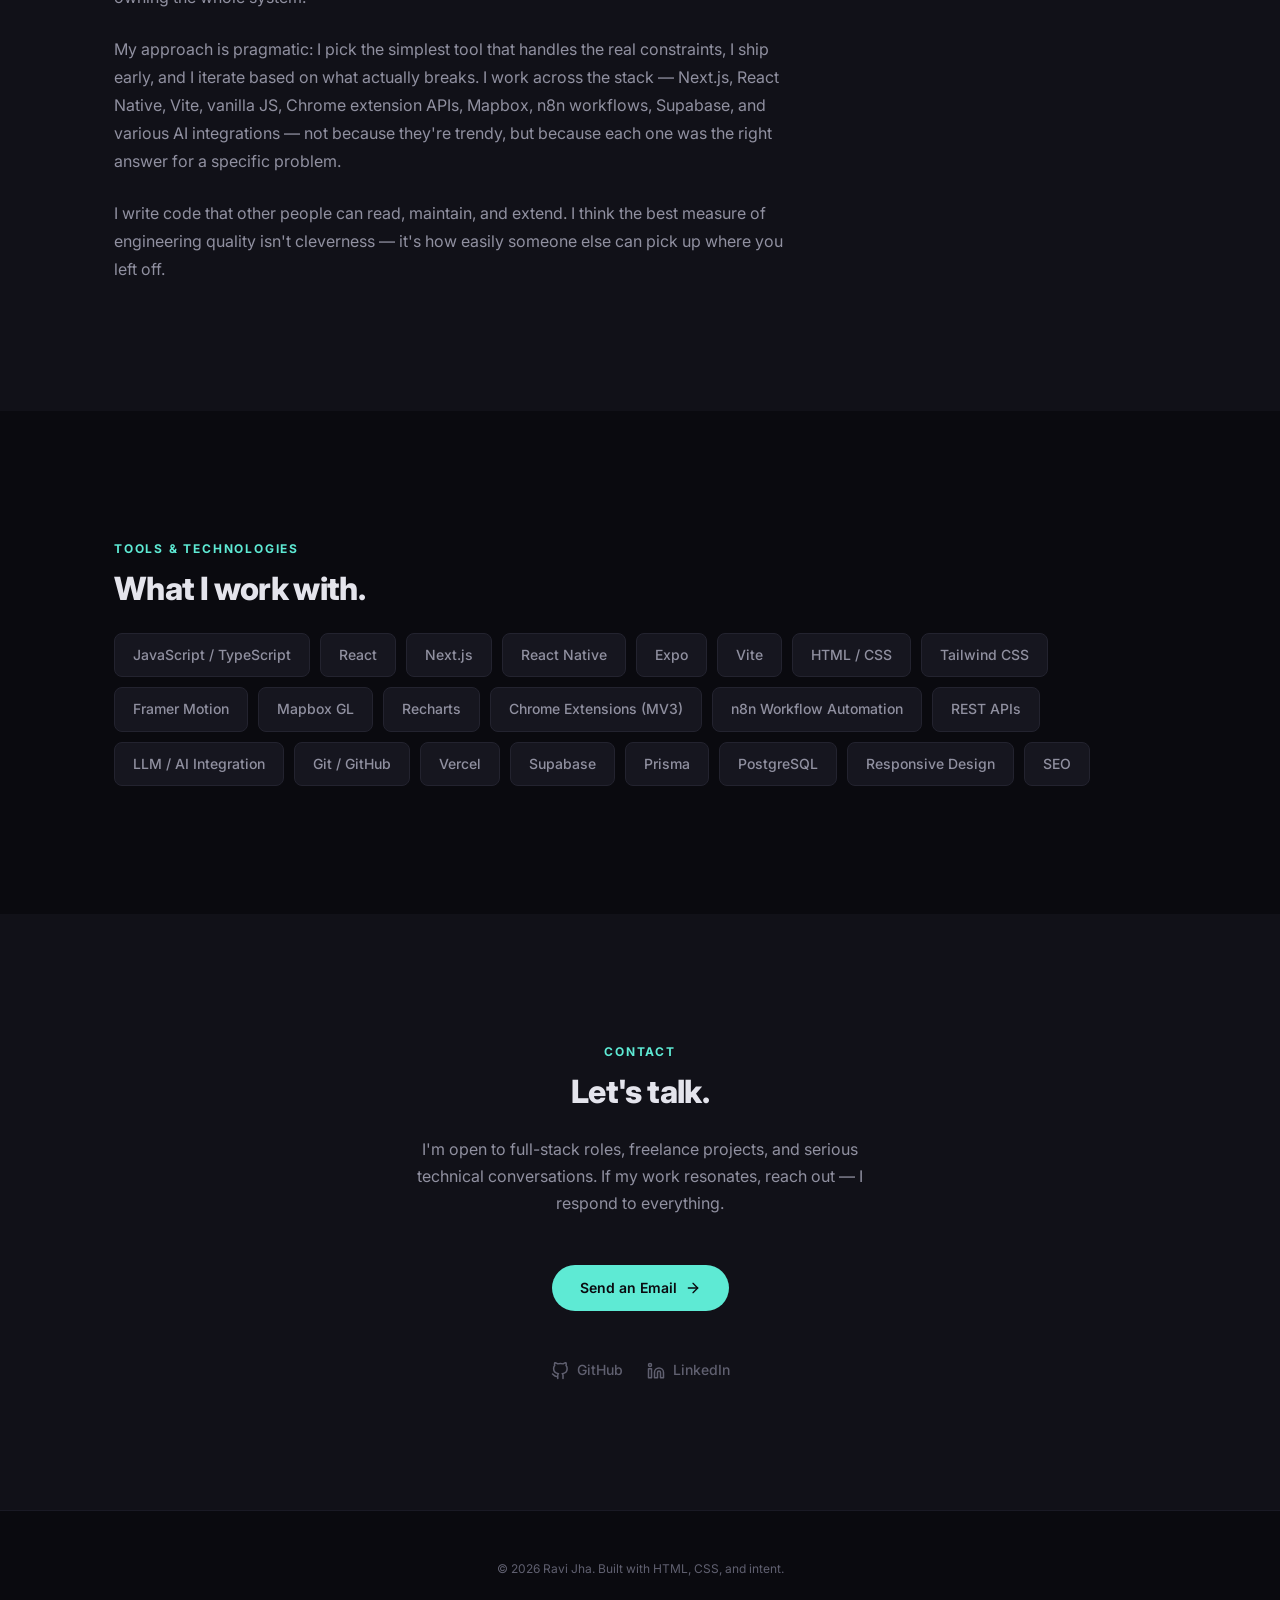
==== commit 68436991: "feat: add PropertyOps to projects and new minimal favicon" ====
--- a/index.html
+++ b/index.html
@@ -9,6 +9,7 @@
     content="Full-stack engineer who builds real products — crypto dashboards, geo-games, browser extensions, and mobile apps. Clean code, fast interfaces, honest execution.">
   <meta name="author" content="Ravi Jha">
   <meta name="theme-color" content="#0a0a0f">
+  <link rel="icon" type="image/png" href="favicon.png">
   <link rel="stylesheet" href="styles.css">
 </head>
 
@@ -37,8 +38,8 @@
         <p class="hero-greeting">Full Stack Engineer</p>
         <h1 class="hero-title">I build products<br>that <span class="accent">work.</span></h1>
         <p class="hero-description">I'm Ravi — a full-stack engineer who ships real tools: crypto dashboards tracking
-          60+ live assets, geo-guessing games with Mapbox, AI-powered browser extensions, and mobile apps used for
-          Canadian immigration prep. I care about clarity, speed, and code that doesn't need excuses.</p>
+          60+ live assets, geo-guessing games with Mapbox, AI-powered browser extensions, multi-role property management
+          platforms, and mobile apps for Canadian immigration prep. I care about clarity, speed, and code that doesn't need excuses.</p>
         <div class="hero-actions">
           <a href="#projects" class="btn-primary">
             View Projects
@@ -472,6 +473,68 @@
                   Live Site
                 </a>
                 <a href="https://github.com/m0rty01/SignalCheck" class="project-link" target="_blank" rel="noopener">
+                  <svg xmlns="http://www.w3.org/2000/svg" viewBox="0 0 24 24" fill="none" stroke="currentColor"
+                    stroke-width="2" stroke-linecap="round" stroke-linejoin="round">
+                    <path
+                      d="M9 19c-5 1.5-5-2.5-7-3m14 6v-3.87a3.37 3.37 0 0 0-.94-2.61c3.14-.35 6.44-1.54 6.44-7A5.44 5.44 0 0 0 20 4.77 5.07 5.07 0 0 0 19.91 1S18.73.65 16 2.48a13.38 13.38 0 0 0-7 0C6.27.65 5.09 1 5.09 1A5.07 5.07 0 0 0 5 4.77a5.44 5.44 0 0 0-1.5 3.78c0 5.42 3.3 6.61 6.44 7A3.37 3.37 0 0 0 9 18.13V22" />
+                  </svg>
+                  GitHub
+                </a>
+              </div>
+            </div>
+          </div>
+        </article>
+
+
+        <!-- 7. PropertyOps -->
+        <article class="project-card reveal">
+          <div class="project-header">
+            <div class="project-meta">
+              <h3 class="project-name">PropertyOps</h3>
+              <p class="project-tagline">A multi-role property management platform with dedicated dashboards for managers, workers, and tenants — covering maintenance ticketing, rent tracking, and live property analytics.</p>
+              <div class="project-tech">
+                <span class="tech-tag">Next.js</span>
+                <span class="tech-tag">TypeScript</span>
+                <span class="tech-tag">Prisma</span>
+                <span class="tech-tag">Tailwind CSS</span>
+                <span class="tech-tag">Framer Motion</span>
+                <span class="tech-tag">Recharts</span>
+              </div>
+            </div>
+            <button class="project-toggle" aria-label="Expand project details">+</button>
+          </div>
+          <div class="project-detail">
+            <div class="project-detail-inner">
+              <div class="project-detail-grid">
+                <div class="detail-block">
+                  <h4>Context</h4>
+                  <p>Property management involves three distinct groups — managers, maintenance workers, and tenants — each with different information needs. Most tools either try to serve everyone poorly or require separate systems that don't talk to each other. PropertyOps was built to give each role a purpose-built interface while keeping the underlying data model unified.</p>
+                </div>
+                <div class="detail-block">
+                  <h4>Contribution</h4>
+                  <p>Designed and built the full-stack platform from scratch — role-based authentication and routing, a Manager dashboard with KPI cards and Recharts analytics for maintenance trends and issue categorization, a Worker dashboard for ticket management and hour logging, and a Tenant portal for submitting and tracking maintenance requests. Implemented rent tracking with overdue alerts, unit occupancy management, and a centralized maintenance board with priority queuing. Built on Next.js with Prisma ORM and a PostgreSQL database, deployed to Vercel.</p>
+                </div>
+                <div class="detail-block">
+                  <h4>Key Decision</h4>
+                  <p>Chose to build role-specific dashboards sharing a single Prisma data layer rather than separate apps. This meant one database schema and one API surface for all three user types — managers, workers, and tenants see different views, but the underlying data is consistent and never duplicated. It also made the authorization logic explicit and auditable throughout the app.</p>
+                </div>
+                <div class="detail-block">
+                  <h4>Outcome</h4>
+                  <p>A deployed, production-ready platform with fully functional dashboards for all three roles, interactive analytics for property health and maintenance trends, and a responsive mobile-first UI with smooth Framer Motion transitions. The architecture is extensible — adding new roles or analytics views requires no changes to the core data model.</p>
+                </div>
+              </div>
+              <div class="project-links">
+                <a href="https://propertyops.ravijha.co/" class="project-link" target="_blank" rel="noopener">
+                  <svg xmlns="http://www.w3.org/2000/svg" viewBox="0 0 24 24" fill="none" stroke="currentColor"
+                    stroke-width="2" stroke-linecap="round" stroke-linejoin="round">
+                    <circle cx="12" cy="12" r="10" />
+                    <line x1="2" y1="12" x2="22" y2="12" />
+                    <path
+                      d="M12 2a15.3 15.3 0 0 1 4 10 15.3 15.3 0 0 1-4 10 15.3 15.3 0 0 1-4-10 15.3 15.3 0 0 1 4-10z" />
+                  </svg>
+                  Live Site
+                </a>
+                <a href="https://github.com/m0rty01/PropertyOps" class="project-link" target="_blank" rel="noopener">
                   <svg xmlns="http://www.w3.org/2000/svg" viewBox="0 0 24 24" fill="none" stroke="currentColor"
                     stroke-width="2" stroke-linecap="round" stroke-linejoin="round">
                     <path
@@ -536,6 +599,8 @@
         <span class="skill-tag">Git / GitHub</span>
         <span class="skill-tag">Vercel</span>
         <span class="skill-tag">Supabase</span>
+        <span class="skill-tag">Prisma</span>
+        <span class="skill-tag">PostgreSQL</span>
         <span class="skill-tag">Responsive Design</span>
         <span class="skill-tag">SEO</span>
       </div>
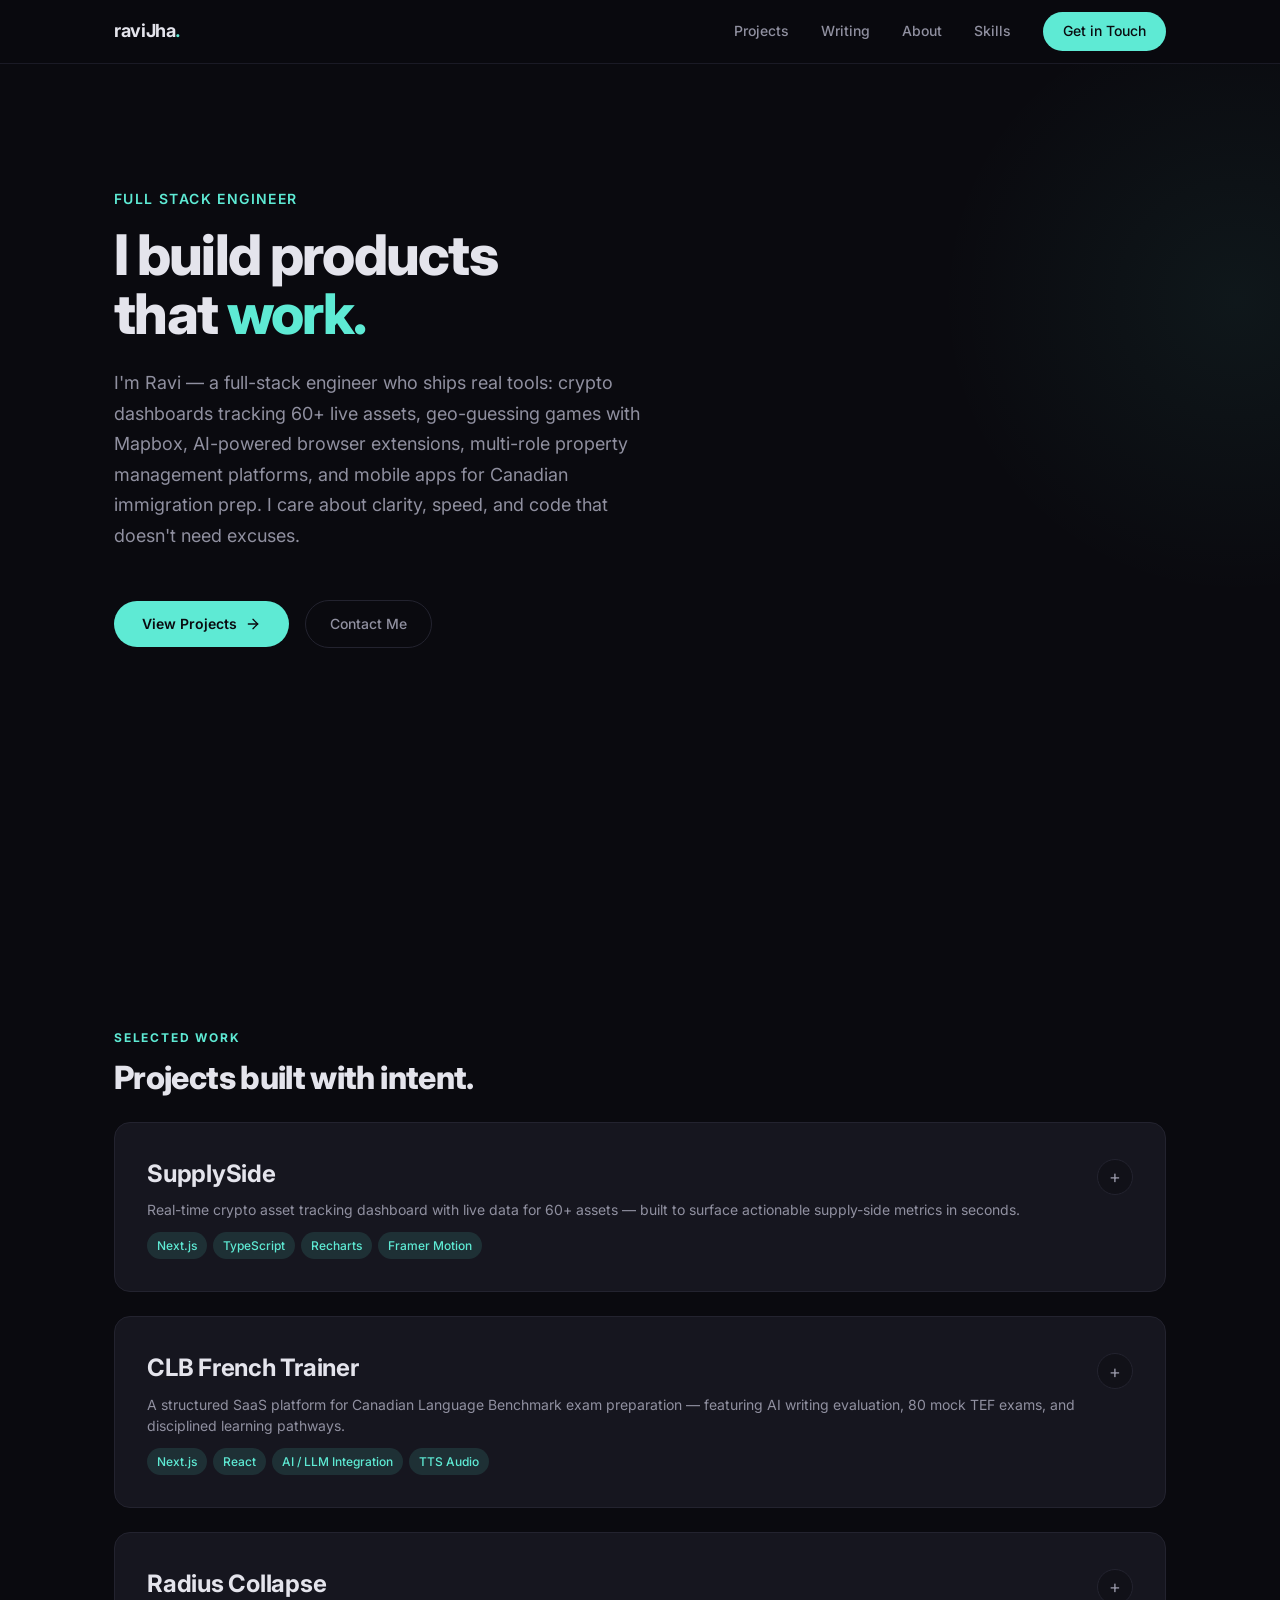
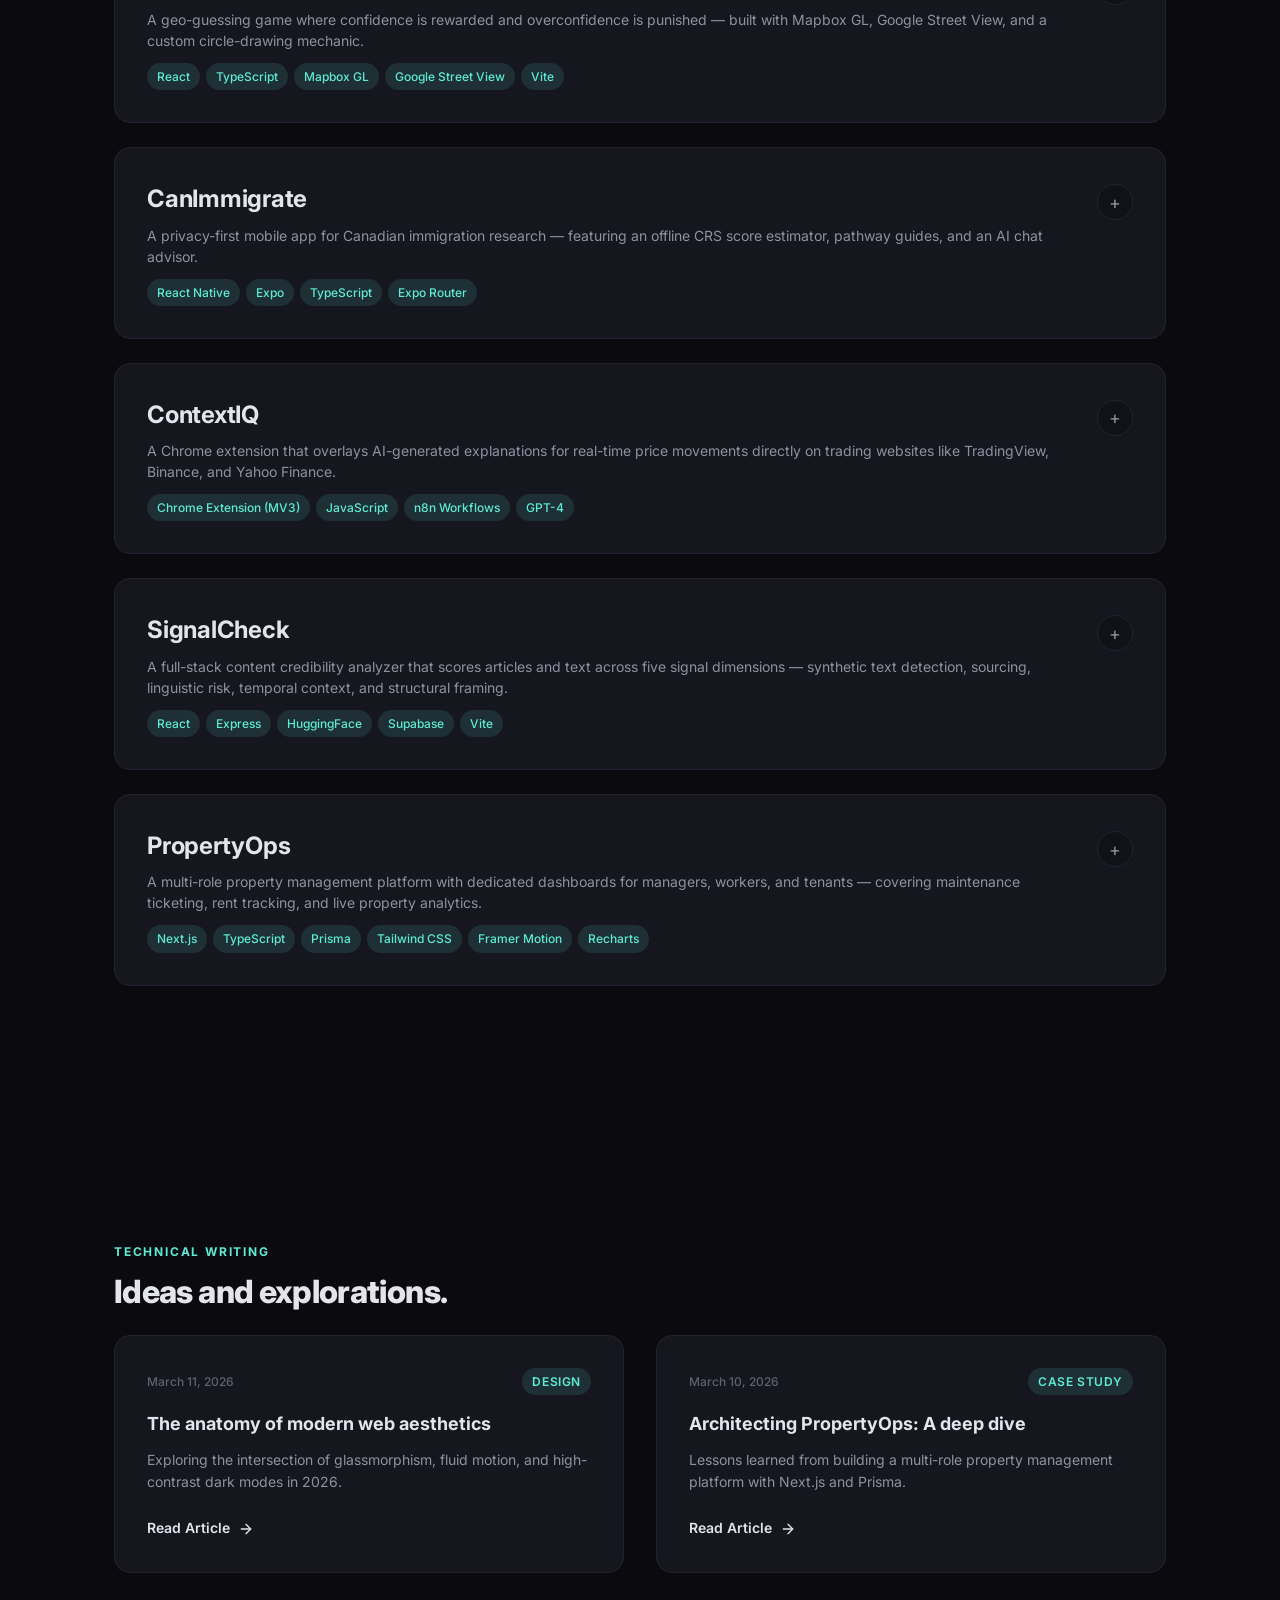
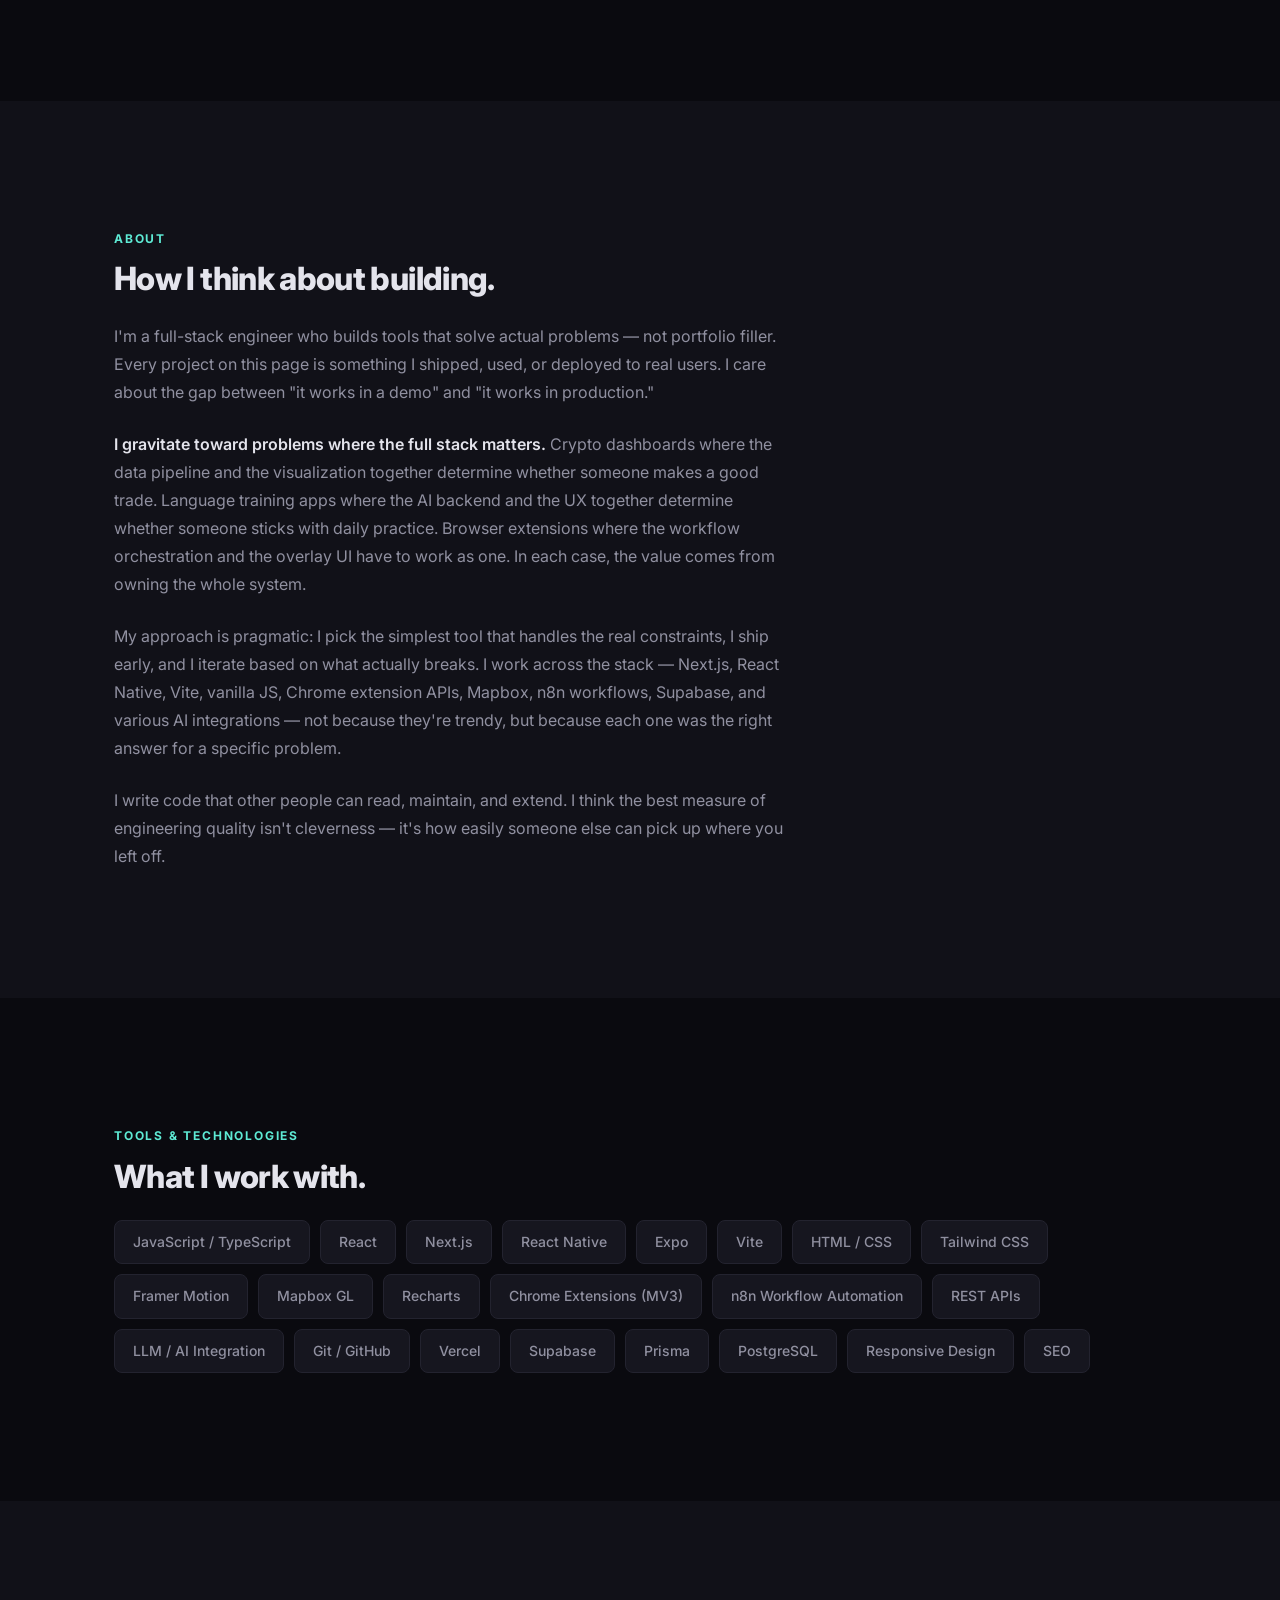
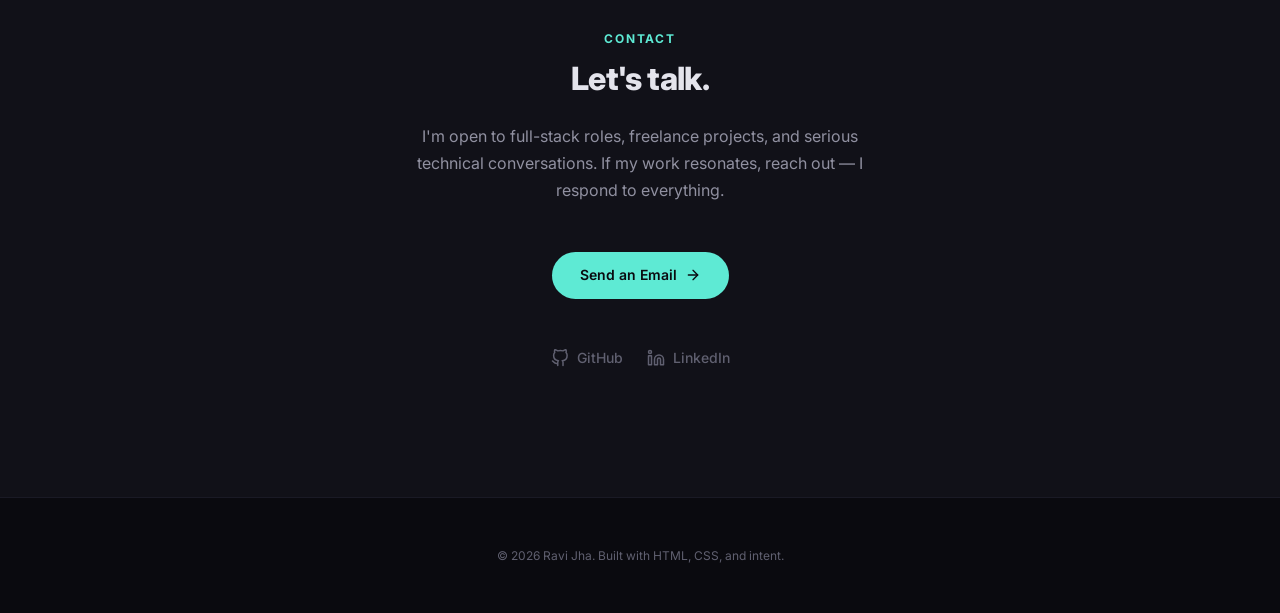
==== commit 8fcde9bc: "feat: add technical writing section and initial blog posts" ====
--- a/index.html
+++ b/index.html
@@ -21,6 +21,7 @@
       <a href="#" class="nav-logo">raviJha<span>.</span></a>
       <div class="nav-links">
         <a href="#projects">Projects</a>
+        <a href="#writing">Writing</a>
         <a href="#about">About</a>
         <a href="#skills">Skills</a>
         <a href="#contact" class="nav-cta">Get in Touch</a>
@@ -118,7 +119,7 @@
                   </svg>
                   Live Site
                 </a>
-                <a href="https://github.com/m0rty01" class="project-link" target="_blank" rel="noopener">
+                <a href="https://github.com/m0rty01/supplyside" class="project-link" target="_blank" rel="noopener">
                   <svg xmlns="http://www.w3.org/2000/svg" viewBox="0 0 24 24" fill="none" stroke="currentColor"
                     stroke-width="2" stroke-linecap="round" stroke-linejoin="round">
                     <path
@@ -186,7 +187,7 @@
                   </svg>
                   Live Site
                 </a>
-                <a href="https://github.com/m0rty01" class="project-link" target="_blank" rel="noopener">
+                <a href="https://github.com/m0rty01/clb-french" class="project-link" target="_blank" rel="noopener">
                   <svg xmlns="http://www.w3.org/2000/svg" viewBox="0 0 24 24" fill="none" stroke="currentColor"
                     stroke-width="2" stroke-linecap="round" stroke-linejoin="round">
                     <path
@@ -257,7 +258,7 @@
                   </svg>
                   Live Site
                 </a>
-                <a href="https://github.com/m0rty01" class="project-link" target="_blank" rel="noopener">
+                <a href="https://github.com/m0rty01/radiusCollapse" class="project-link" target="_blank" rel="noopener">
                   <svg xmlns="http://www.w3.org/2000/svg" viewBox="0 0 24 24" fill="none" stroke="currentColor"
                     stroke-width="2" stroke-linecap="round" stroke-linejoin="round">
                     <path
@@ -327,7 +328,7 @@
                   </svg>
                   Live Site
                 </a>
-                <a href="https://github.com/m0rty01" class="project-link" target="_blank" rel="noopener">
+                <a href="https://github.com/m0rty01/Canimmigrate-" class="project-link" target="_blank" rel="noopener">
                   <svg xmlns="http://www.w3.org/2000/svg" viewBox="0 0 24 24" fill="none" stroke="currentColor"
                     stroke-width="2" stroke-linecap="round" stroke-linejoin="round">
                     <path
@@ -396,7 +397,7 @@
                   </svg>
                   Live Site
                 </a>
-                <a href="https://github.com/m0rty01" class="project-link" target="_blank" rel="noopener">
+                <a href="https://github.com/m0rty01/ContextIQ" class="project-link" target="_blank" rel="noopener">
                   <svg xmlns="http://www.w3.org/2000/svg" viewBox="0 0 24 24" fill="none" stroke="currentColor"
                     stroke-width="2" stroke-linecap="round" stroke-linejoin="round">
                     <path
@@ -547,6 +548,54 @@
           </div>
         </article>
 
+      </div>
+    </div>
+  </section>
+
+  <!-- ======== WRITING ======== -->
+  <section class="writing section" id="writing">
+    <div class="container">
+      <p class="section-label reveal">Technical Writing</p>
+      <h2 class="section-heading reveal">Ideas and explorations.</h2>
+      
+      <div class="writing-grid">
+        <!-- Post 1 -->
+        <article class="writing-card reveal">
+          <a href="blog/modern-web-aesthetics.html" class="writing-card-inner">
+            <div class="writing-header">
+              <span class="writing-date">March 11, 2026</span>
+              <span class="writing-category">Design</span>
+            </div>
+            <h3 class="writing-title">The anatomy of modern web aesthetics</h3>
+            <p class="writing-excerpt">Exploring the intersection of glassmorphism, fluid motion, and high-contrast dark modes in 2026.</p>
+            <div class="writing-footer">
+              <span class="read-more">Read Article</span>
+              <svg xmlns="http://www.w3.org/2000/svg" viewBox="0 0 24 24" fill="none" stroke="currentColor" stroke-width="2" stroke-linecap="round" stroke-linejoin="round" class="arrow-icon">
+                <line x1="5" y1="12" x2="19" y2="12"></line>
+                <polyline points="12 5 19 12 12 19"></polyline>
+              </svg>
+            </div>
+          </a>
+        </article>
+
+        <!-- Post 2 -->
+        <article class="writing-card reveal">
+          <a href="blog/building-property-ops.html" class="writing-card-inner">
+            <div class="writing-header">
+              <span class="writing-date">March 10, 2026</span>
+              <span class="writing-category">Case Study</span>
+            </div>
+            <h3 class="writing-title">Architecting PropertyOps: A deep dive</h3>
+            <p class="writing-excerpt">Lessons learned from building a multi-role property management platform with Next.js and Prisma.</p>
+            <div class="writing-footer">
+              <span class="read-more">Read Article</span>
+              <svg xmlns="http://www.w3.org/2000/svg" viewBox="0 0 24 24" fill="none" stroke="currentColor" stroke-width="2" stroke-linecap="round" stroke-linejoin="round" class="arrow-icon">
+                <line x1="5" y1="12" x2="19" y2="12"></line>
+                <polyline points="12 5 19 12 12 19"></polyline>
+              </svg>
+            </div>
+          </a>
+        </article>
       </div>
     </div>
   </section>
--- a/styles.css
+++ b/styles.css
@@ -455,7 +455,7 @@
 }
 
 .project-card.expanded .project-detail {
-  max-height: 800px;
+  max-height: 2500px;
 }
 
 .project-detail-inner {
@@ -730,3 +730,207 @@
     font-size: var(--fs-3xl);
   }
 }
+
+/* ============================================
+   WRITING SECTION
+   ============================================ */
+
+.writing-grid {
+  display: grid;
+  grid-template-columns: repeat(auto-fill, minmax(360px, 1fr));
+  gap: var(--space-xl);
+}
+
+.writing-card {
+  background: var(--color-bg-card);
+  border: 1px solid var(--color-border);
+  border-radius: var(--radius-lg);
+  transition: transform var(--transition), border-color var(--transition), box-shadow var(--transition);
+  height: 100%;
+}
+
+.writing-card:hover {
+  transform: translateY(-4px);
+  border-color: var(--color-accent-dim);
+  box-shadow: 0 12px 32px rgba(0, 0, 0, 0.4);
+}
+
+.writing-card-inner {
+  display: flex;
+  flex-direction: column;
+  height: 100%;
+  padding: var(--space-xl);
+}
+
+.writing-header {
+  display: flex;
+  justify-content: space-between;
+  align-items: center;
+  margin-bottom: var(--space-md);
+}
+
+.writing-date {
+  font-size: var(--fs-xs);
+  color: var(--color-text-muted);
+  font-weight: 500;
+}
+
+.writing-category {
+  font-size: var(--fs-xs);
+  font-weight: 600;
+  color: var(--color-accent);
+  background: var(--color-accent-dim);
+  padding: 4px 10px;
+  border-radius: 999px;
+  text-transform: uppercase;
+  letter-spacing: 0.05em;
+}
+
+.writing-title {
+  font-size: var(--fs-lg);
+  font-weight: 700;
+  line-height: 1.4;
+  color: var(--color-text);
+  margin-bottom: var(--space-sm);
+  transition: color var(--transition);
+}
+
+.writing-card:hover .writing-title {
+  color: var(--color-accent);
+}
+
+.writing-excerpt {
+  font-size: var(--fs-sm);
+  color: var(--color-text-secondary);
+  line-height: 1.6;
+  margin-bottom: var(--space-lg);
+  flex-grow: 1;
+}
+
+.writing-footer {
+  display: flex;
+  align-items: center;
+  gap: 8px;
+  margin-top: auto;
+}
+
+.read-more {
+  font-size: var(--fs-sm);
+  font-weight: 600;
+  color: var(--color-text);
+}
+
+.arrow-icon {
+  width: 16px;
+  height: 16px;
+  transition: transform var(--transition);
+}
+
+.writing-card:hover .arrow-icon {
+  transform: translateX(4px);
+}
+
+/* --- Responsive for Writing --- */
+@media (max-width: 640px) {
+  .writing-grid {
+    grid-template-columns: 1fr;
+  }
+}
+
+/* ============================================
+   BLOG POST CONTENT (General Typography)
+   ============================================ */
+
+.post-container {
+  max-width: 720px;
+  margin: 0 auto;
+  padding: var(--space-5xl) var(--space-lg);
+}
+
+.post-header {
+  margin-bottom: var(--space-3xl);
+  text-align: center;
+}
+
+.post-title {
+  font-size: var(--fs-3xl);
+  font-weight: 800;
+  line-height: 1.1;
+  letter-spacing: -0.02em;
+  margin-bottom: var(--space-md);
+}
+
+.post-meta {
+  color: var(--color-text-muted);
+  font-size: var(--fs-sm);
+}
+
+.post-content {
+  font-size: var(--fs-base);
+  line-height: 1.8;
+  color: var(--color-text-secondary);
+}
+
+.post-content p {
+  margin-bottom: var(--space-lg);
+}
+
+.post-content h2 {
+  font-size: var(--fs-xl);
+  font-weight: 700;
+  color: var(--color-text);
+  margin: var(--space-2xl) 0 var(--space-md);
+}
+
+.post-content h3 {
+  font-size: var(--fs-lg);
+  font-weight: 700;
+  color: var(--color-text);
+  margin: var(--space-xl) 0 var(--space-md);
+}
+
+.post-content ul, .post-content ol {
+  margin-bottom: var(--space-lg);
+  padding-left: var(--space-lg);
+}
+
+.post-content li {
+  margin-bottom: var(--space-xs);
+}
+
+.post-content pre {
+  background: var(--color-bg-card);
+  border: 1px solid var(--color-border);
+  border-radius: var(--radius);
+  padding: var(--space-md);
+  overflow-x: auto;
+  margin: var(--space-lg) 0;
+}
+
+.post-content code {
+  font-family: 'Courier New', Courier, monospace;
+  font-size: 0.9em;
+  background: var(--color-bg-raised);
+  padding: 2px 6px;
+  border-radius: 4px;
+}
+
+.post-content pre code {
+  background: transparent;
+  padding: 0;
+}
+
+.post-back-link {
+  display: inline-flex;
+  align-items: center;
+  gap: 8px;
+  font-size: var(--fs-sm);
+  font-weight: 500;
+  color: var(--color-accent);
+  margin-bottom: var(--space-2xl);
+  transition: transform var(--transition);
+}
+
+.post-back-link:hover {
+  transform: translateX(-4px);
+}
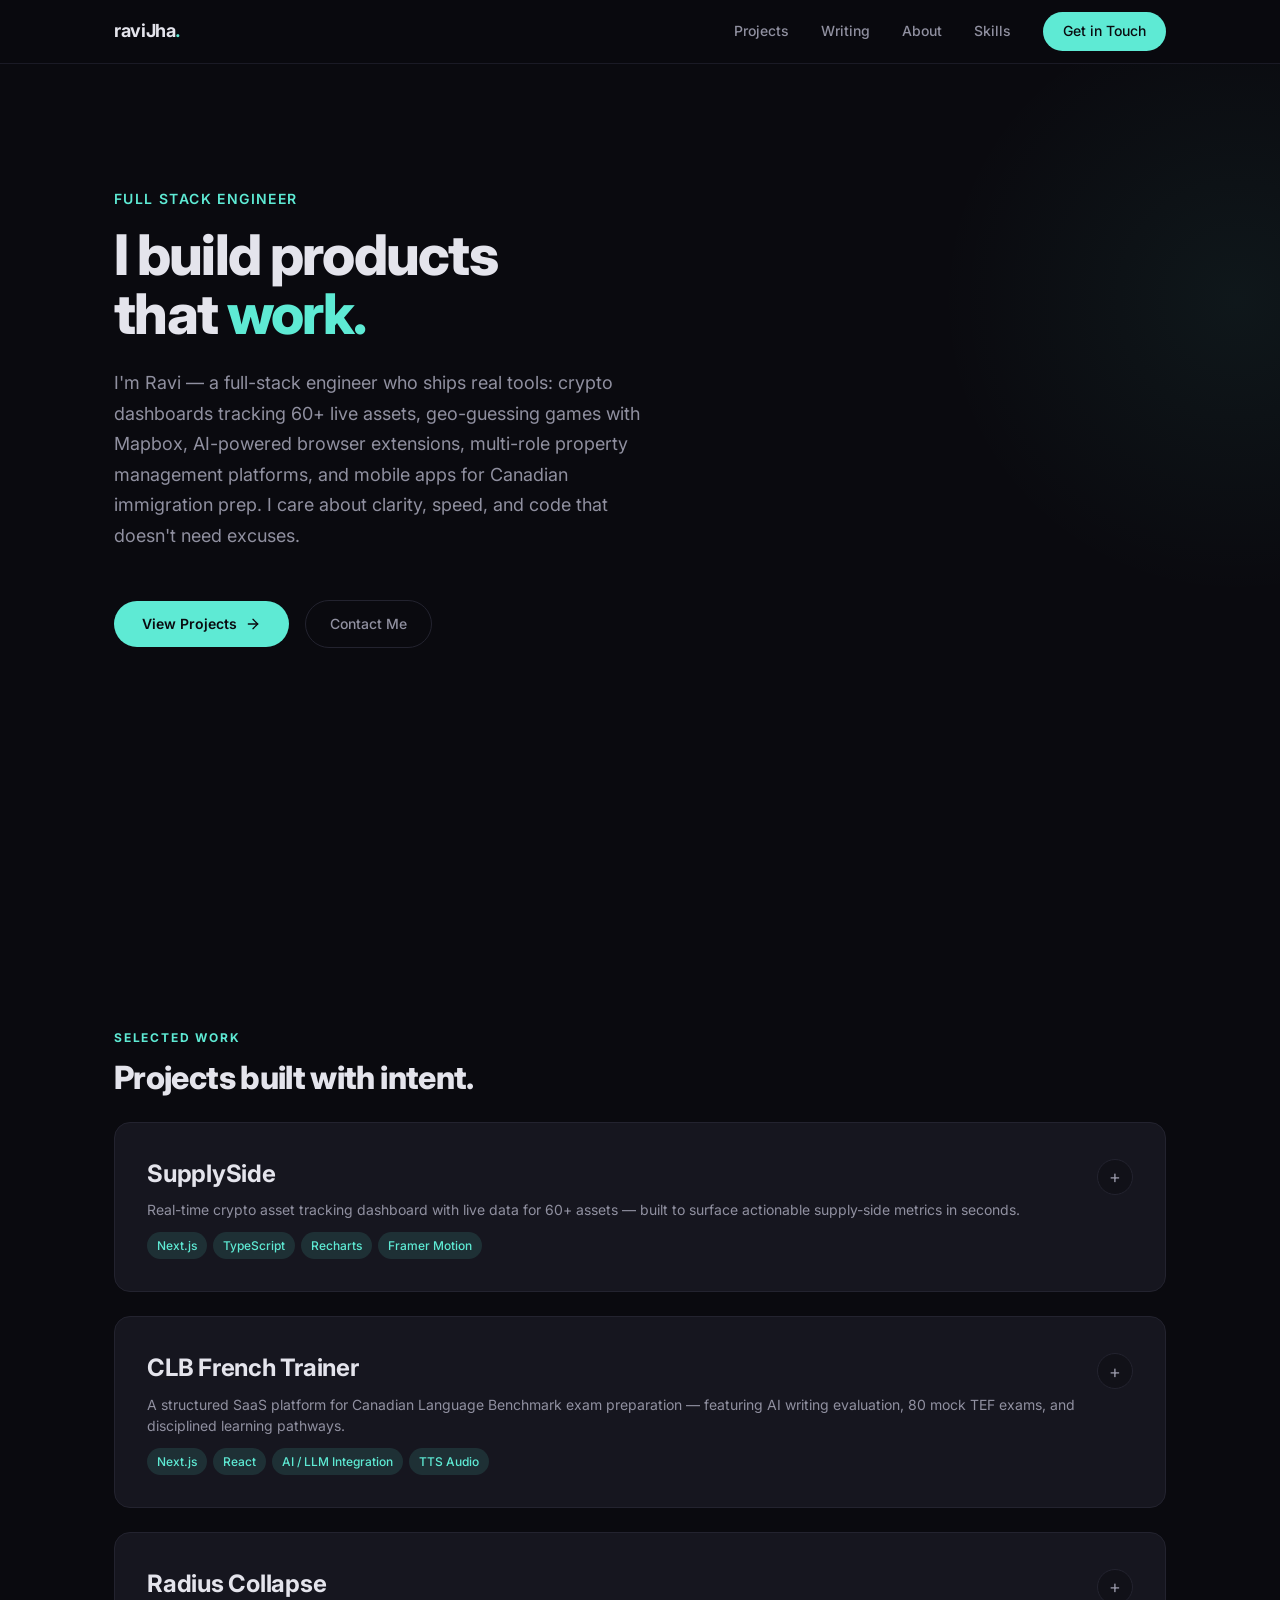
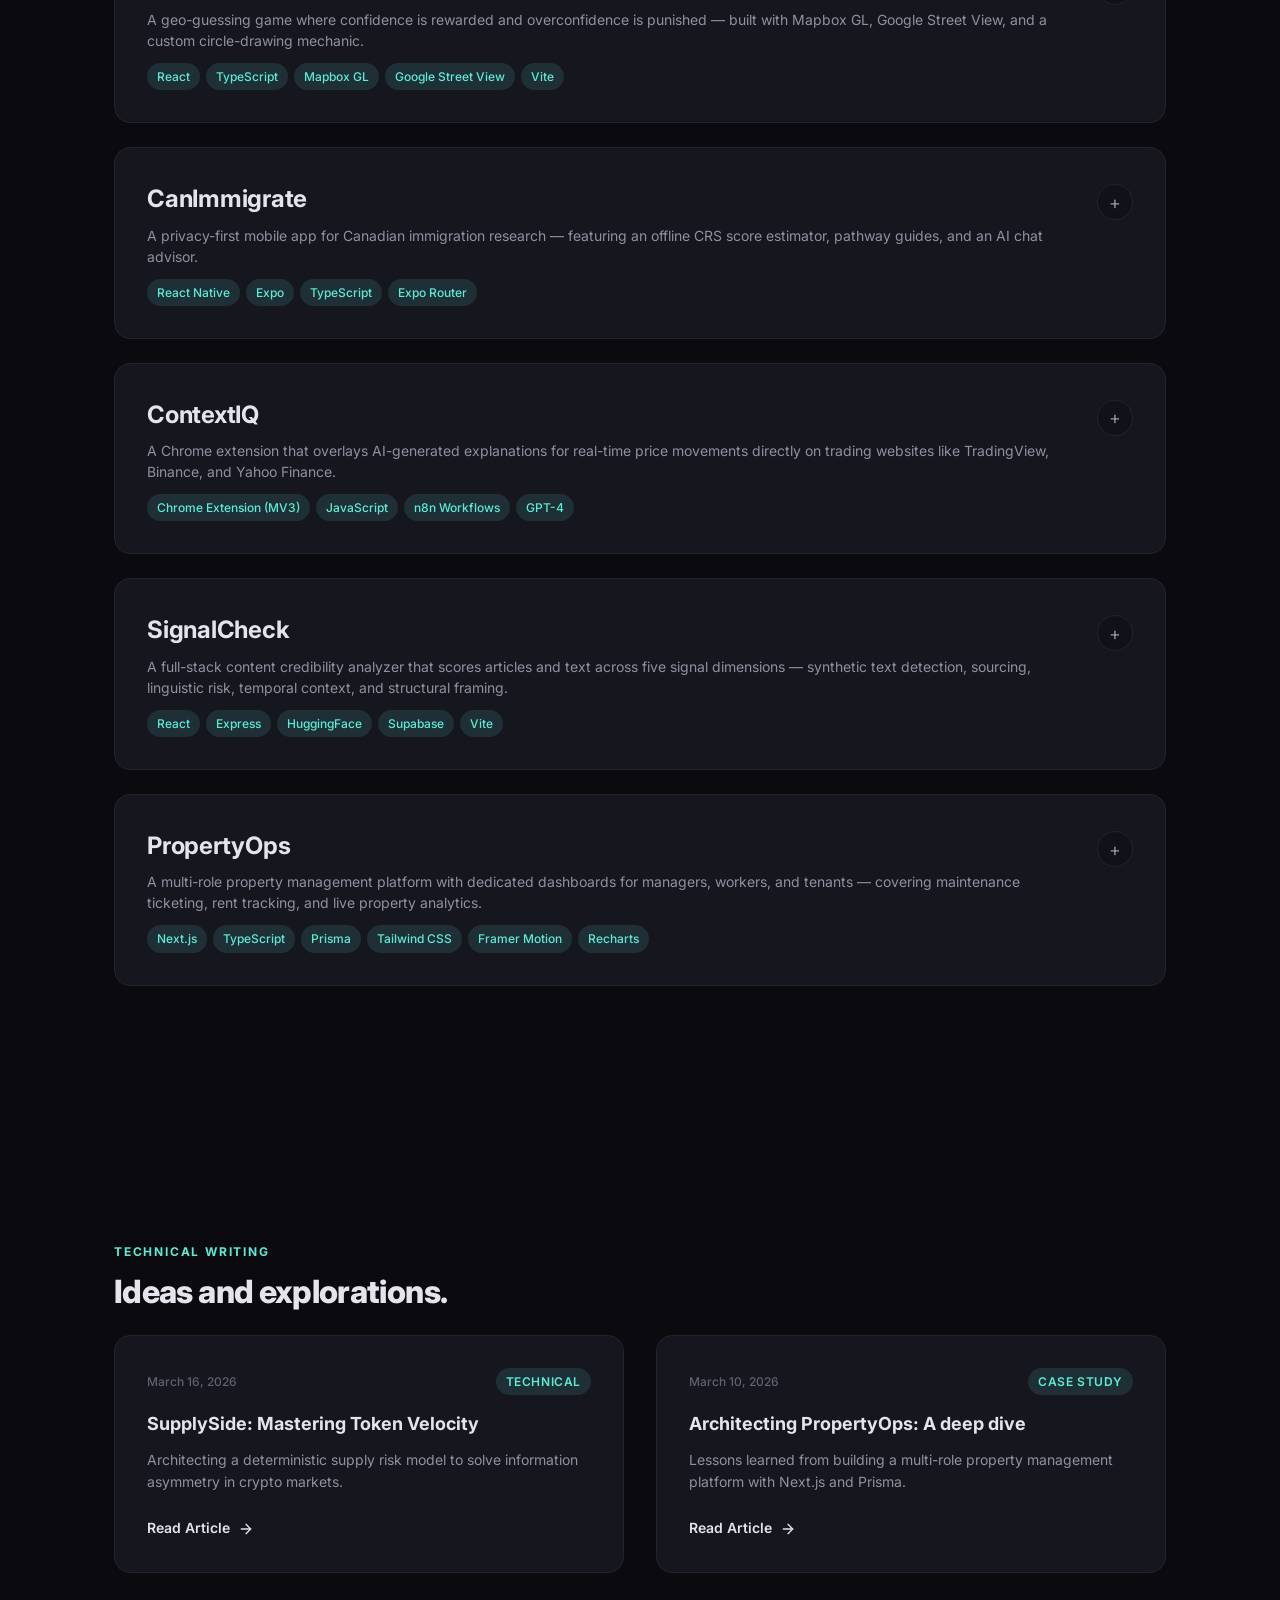
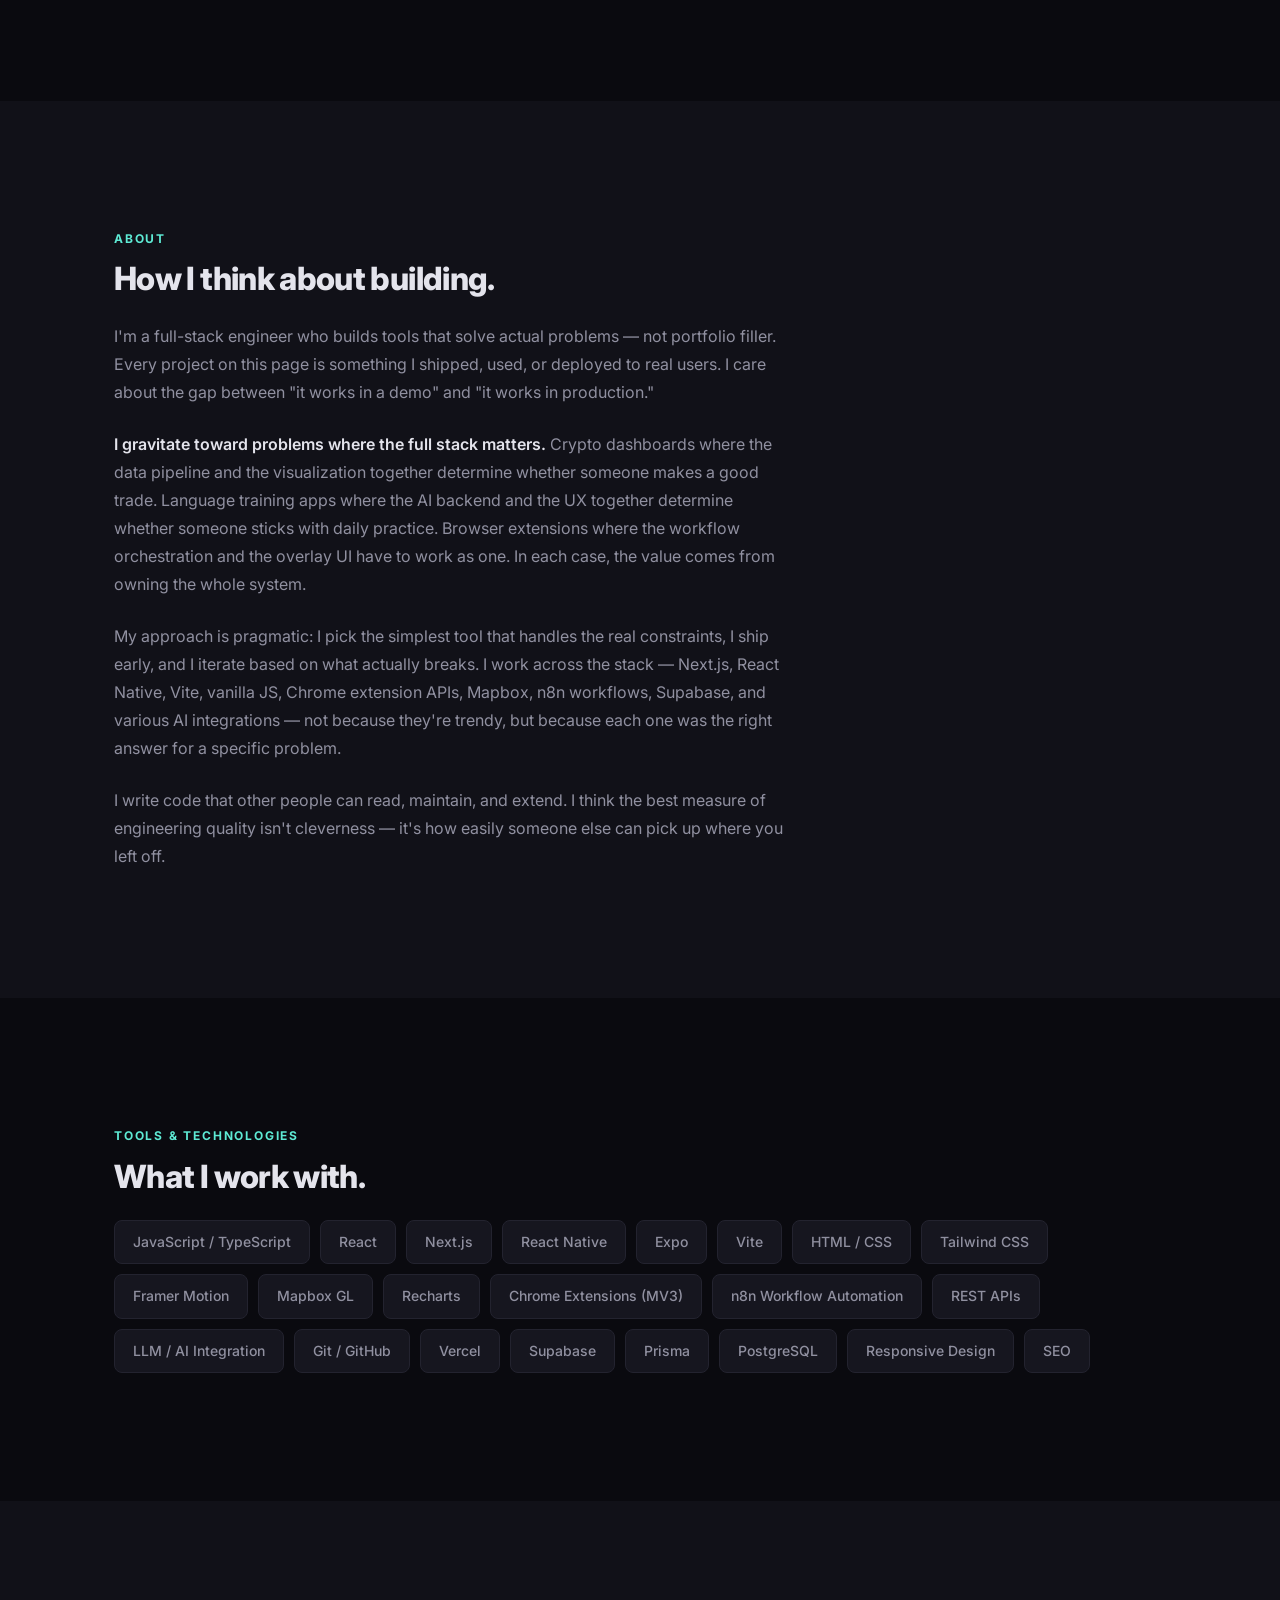
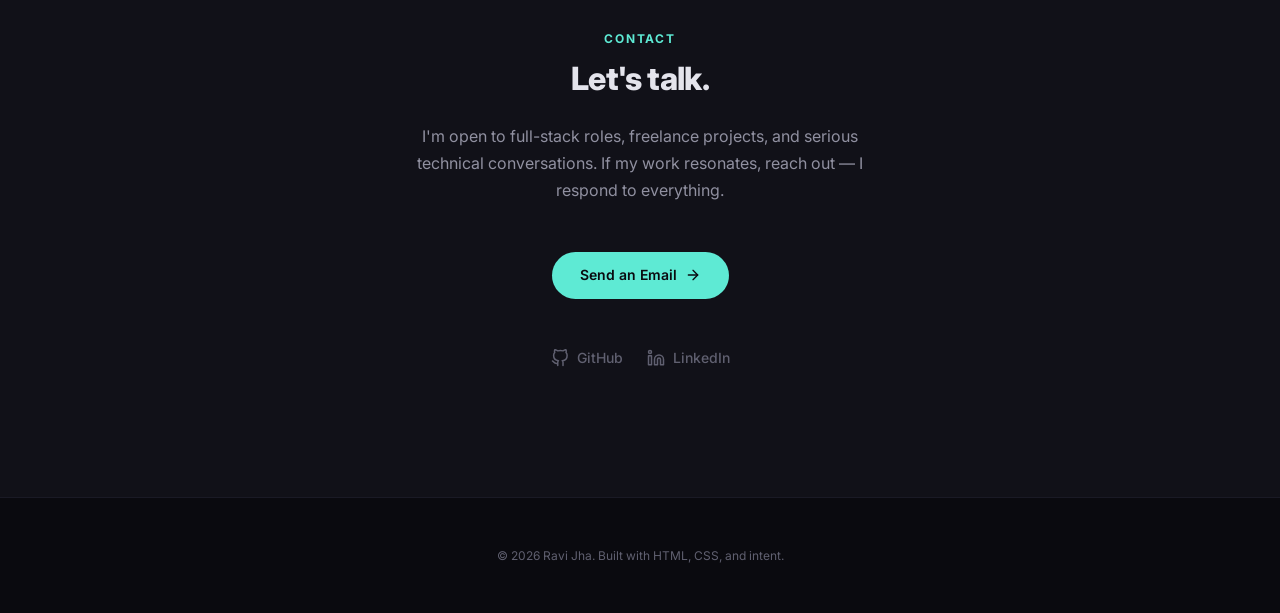
==== commit 284faeb2: "feat: add SupplySide technical case study and remove old aesthetics post" ====
--- a/index.html
+++ b/index.html
@@ -561,13 +561,13 @@
       <div class="writing-grid">
         <!-- Post 1 -->
         <article class="writing-card reveal">
-          <a href="blog/modern-web-aesthetics.html" class="writing-card-inner">
+          <a href="blog/building-supplyside.html" class="writing-card-inner">
             <div class="writing-header">
-              <span class="writing-date">March 11, 2026</span>
-              <span class="writing-category">Design</span>
-            </div>
-            <h3 class="writing-title">The anatomy of modern web aesthetics</h3>
-            <p class="writing-excerpt">Exploring the intersection of glassmorphism, fluid motion, and high-contrast dark modes in 2026.</p>
+              <span class="writing-date">March 16, 2026</span>
+              <span class="writing-category">Technical</span>
+            </div>
+            <h3 class="writing-title">SupplySide: Mastering Token Velocity</h3>
+            <p class="writing-excerpt">Architecting a deterministic supply risk model to solve information asymmetry in crypto markets.</p>
             <div class="writing-footer">
               <span class="read-more">Read Article</span>
               <svg xmlns="http://www.w3.org/2000/svg" viewBox="0 0 24 24" fill="none" stroke="currentColor" stroke-width="2" stroke-linecap="round" stroke-linejoin="round" class="arrow-icon">
--- a/styles.css
+++ b/styles.css
@@ -665,13 +665,14 @@
     top: var(--nav-height);
     left: 0;
     right: 0;
-    bottom: 0;
-    background: rgba(10, 10, 15, 0.97);
-    backdrop-filter: blur(20px);
+    height: calc(100vh - var(--nav-height));
+    background: #0a0a0f; /* Dark solid background for clarity */
     flex-direction: column;
     justify-content: center;
     align-items: center;
-    gap: var(--space-2xl);
+    gap: var(--space-xl);
+    padding-bottom: 20vh; /* Shift content up slightly for balance */
+    z-index: 1000;
   }
 
   .nav-links.open {
@@ -680,6 +681,14 @@
 
   .nav-links a {
     font-size: var(--fs-xl);
+    font-weight: 700;
+    color: var(--color-text);
+  }
+
+  .nav-cta {
+    font-size: var(--fs-lg);
+    width: auto;
+    text-align: center;
   }
 
   .nav-toggle {
